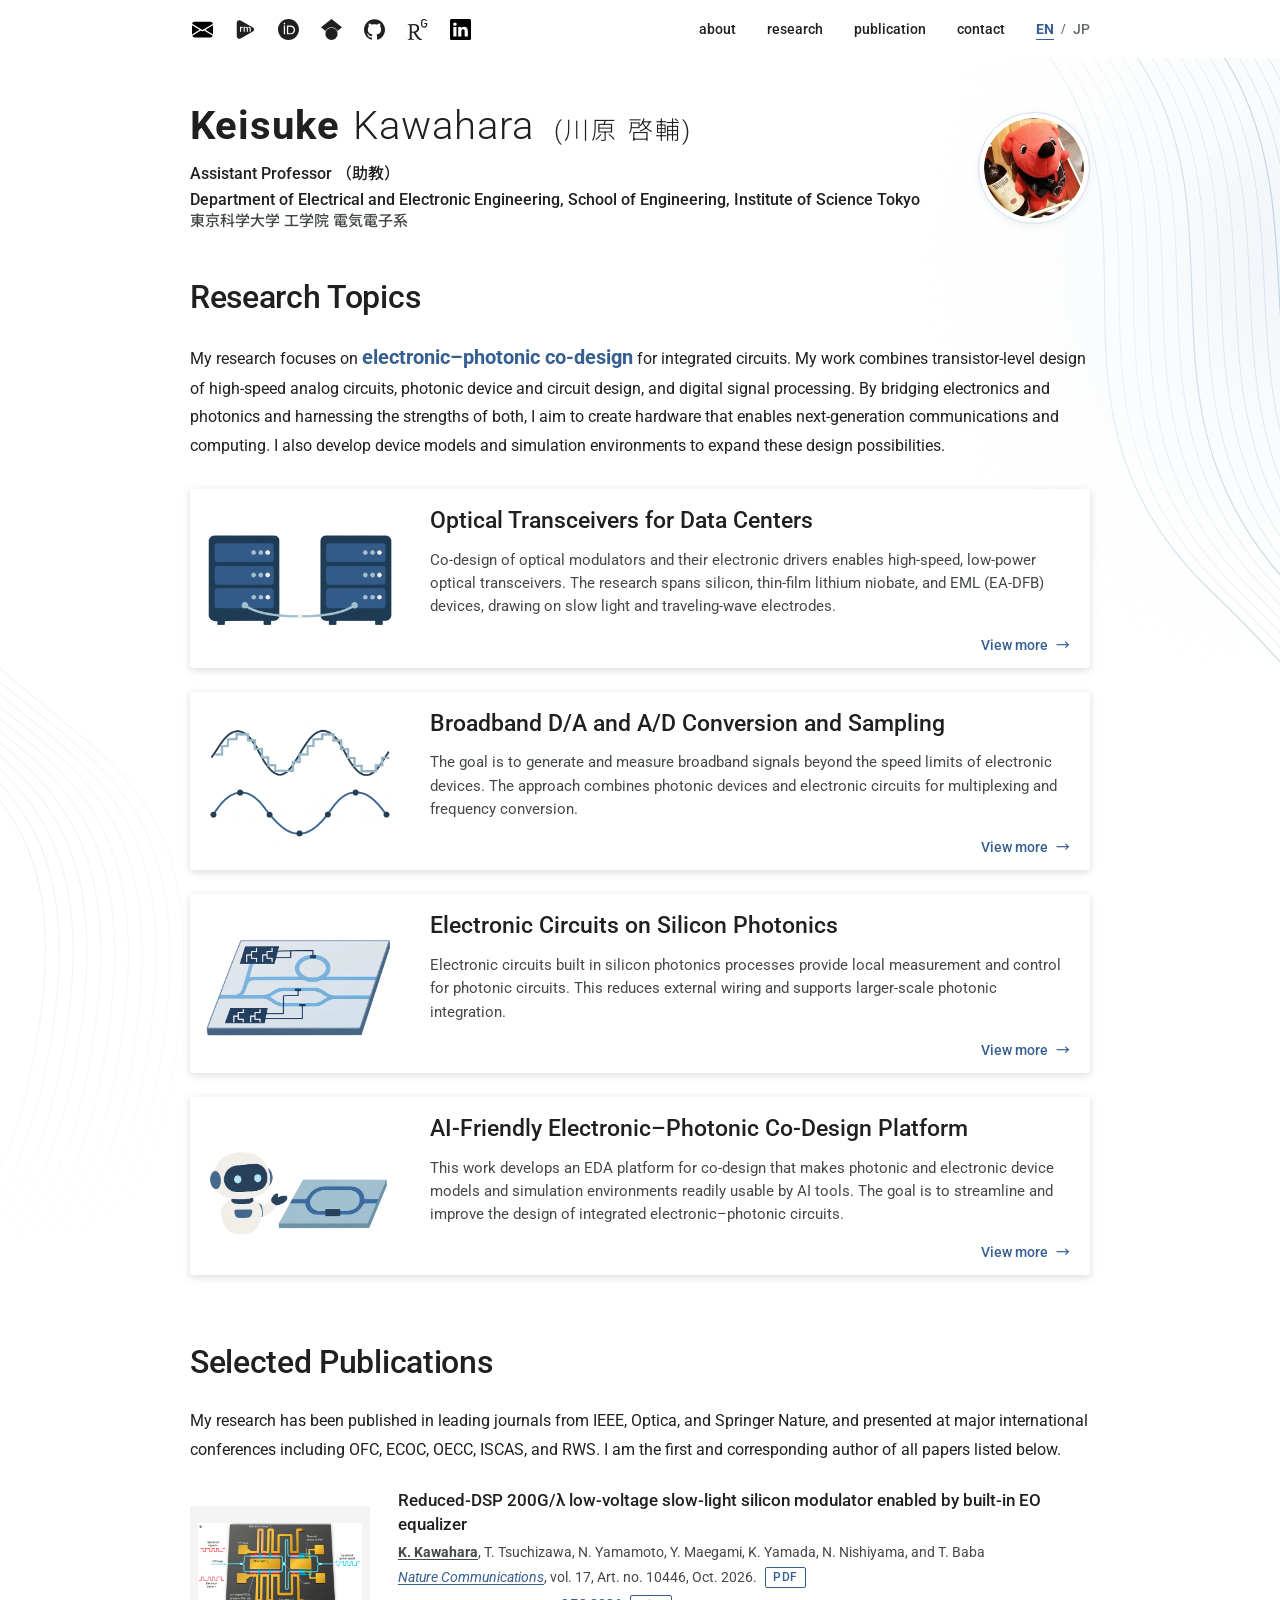
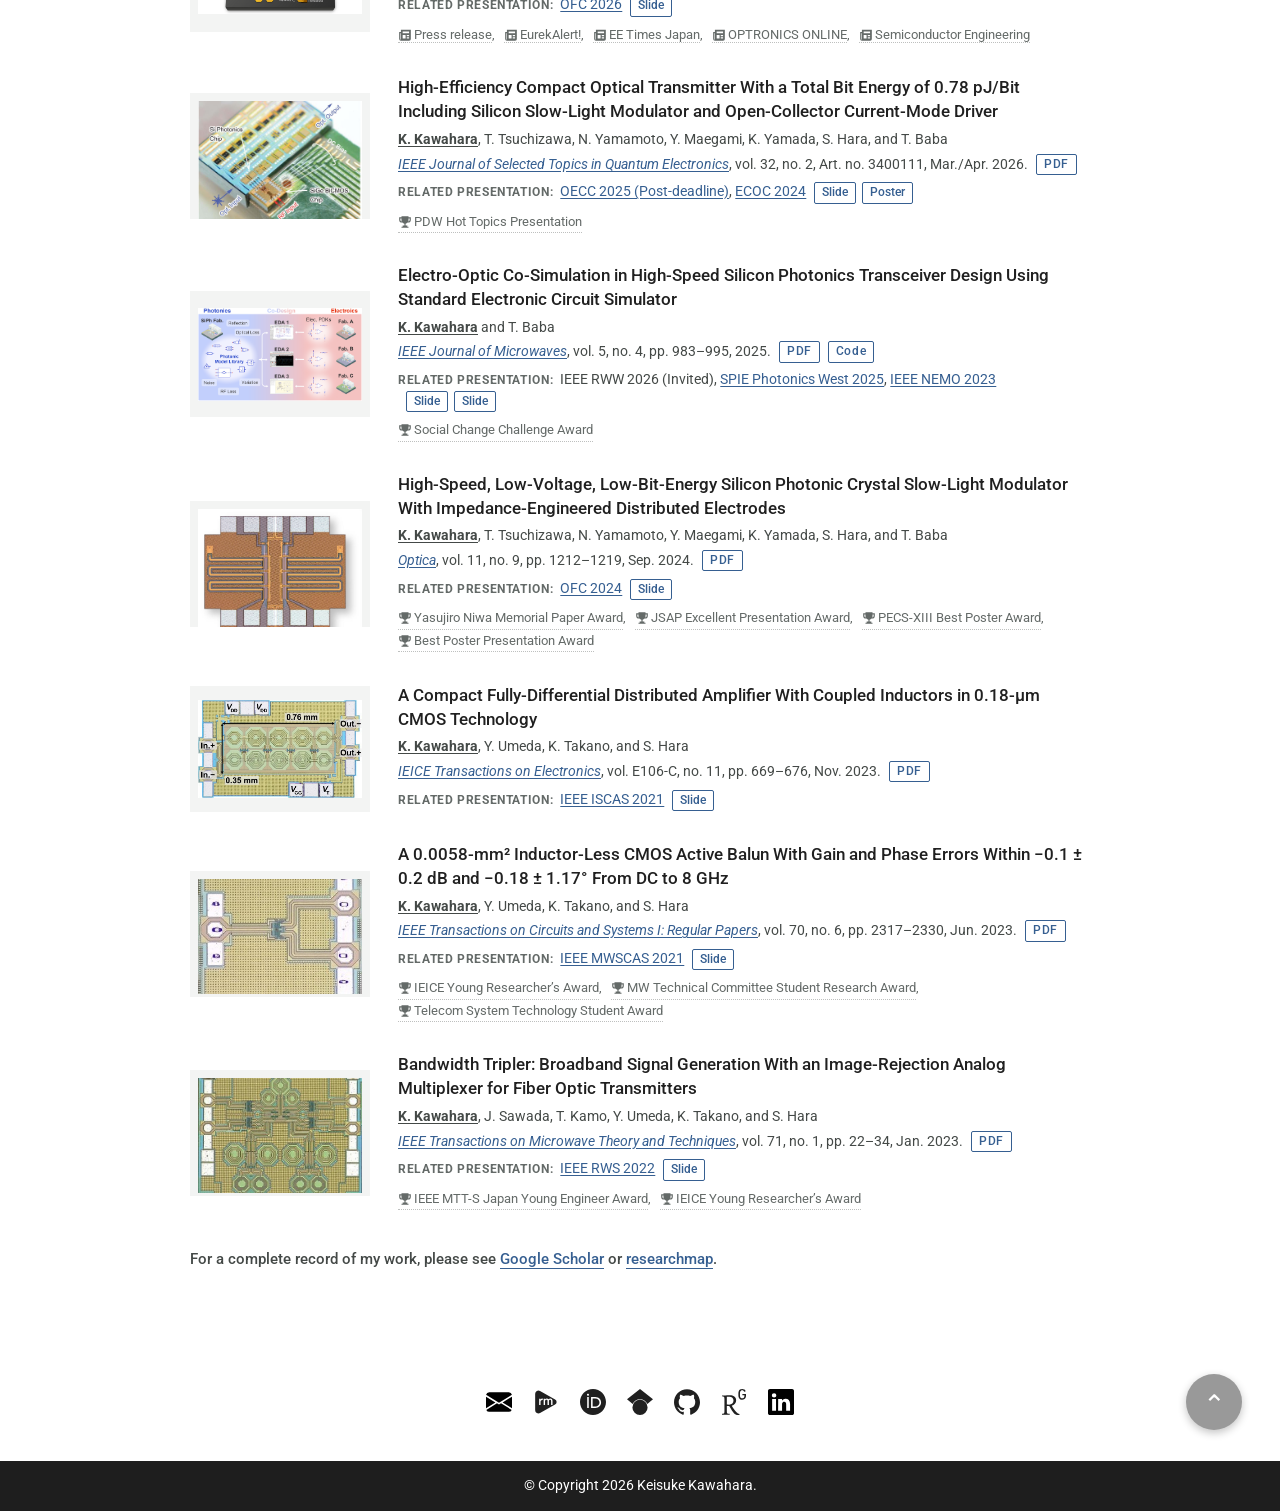
==== index.html @ e4061ba6 "Specify EDA platform in AI co-design description" ====
<!doctype html>
<html lang="en">
  <head>
    <meta charset="utf-8">
    <meta name="viewport" content="width=device-width, initial-scale=1">
    <title>Keisuke Kawahara | 川原 啓輔</title>
    <meta name="description" content="Keisuke Kawahara is an Assistant Professor at the Institute of Science Tokyo. His research interests include electronic and photonic integrated circuits.">
    <link rel="icon" href="assets/favicon.svg">
    <meta property="og:type" content="website">
    <meta property="og:title" content="Keisuke Kawahara | 川原 啓輔">
    <meta property="og:description" content="Electronic and Photonic Integrated Circuits">
    <meta property="og:image" content="assets/og.png">
    <link rel="preconnect" href="https://fonts.googleapis.com">
    <link rel="preconnect" href="https://fonts.gstatic.com" crossorigin>
    <link href="https://fonts.googleapis.com/css2?family=Noto+Sans+JP:wght@300;400;500;700&amp;family=Roboto:wght@300;400;500;700&amp;display=swap" rel="stylesheet">
    <link rel="stylesheet" href="styles.css?v=20261112b">
    <script src="script.js?v=20261112a" defer></script>
  </head>
  <body>
    <header class="site-header">
      <div class="header-inner">
        <div class="profile-links" aria-label="External profiles">
          <a href="mailto:keisuke@ieee.org" aria-label="Email" title="Email"><img src="assets/icons/email.svg" alt=""></a>
          <a href="https://researchmap.jp/keisuke-kawahara" target="_blank" rel="noreferrer" aria-label="researchmap" title="researchmap"><img class="researchmap-icon" src="assets/icons/researchmap.svg" alt=""></a>
          <a href="https://orcid.org/0000-0003-1542-057X" target="_blank" rel="noreferrer" aria-label="ORCID" title="ORCID"><img src="assets/icons/orcid.svg" alt=""></a>
          <a href="https://scholar.google.com/citations?user=eH2LIUoAAAAJ&amp;hl" target="_blank" rel="noreferrer" aria-label="Google Scholar" title="Google Scholar"><img src="assets/icons/google-scholar.svg" alt=""></a>
          <a href="https://github.com/keikawa" target="_blank" rel="noreferrer" aria-label="GitHub" title="GitHub"><img src="assets/icons/github.svg" alt=""></a>
          <a href="https://www.researchgate.net/profile/Keisuke-Kawahara-3?ev=prf_overview" target="_blank" rel="noreferrer" aria-label="ResearchGate" title="ResearchGate"><img src="assets/icons/researchgate.svg" alt=""></a>
          <a href="https://www.linkedin.com/in/keisuke-kawahara-2b6464369/" target="_blank" rel="noreferrer" aria-label="LinkedIn" title="LinkedIn"><img src="assets/icons/linkedin.svg" alt=""></a>
        </div>
        <button class="menu-toggle" type="button" aria-controls="site-nav" aria-expanded="false" aria-label="Open menu"><span></span><span></span><span></span></button>
        <nav class="site-nav" id="site-nav" aria-label="Primary navigation">
          <a href="#about" data-en="about" data-ja="プロフィール">about</a>
          <a href="#topics" data-en="research" data-ja="研究テーマ">research</a>
          <a href="#research" data-en="publication" data-ja="研究成果">publication</a>
          <a href="#contact" data-en="contact" data-ja="連絡先">contact</a>
          <div class="language-switch" role="group" aria-label="Language">
            <a href="?lang=en" lang="en" data-language="en" aria-current="true">EN</a>
            <span aria-hidden="true">/</span>
            <a href="?lang=ja" lang="ja" data-language="ja">JP</a>
          </div>
        </nav>
      </div>
    </header>

    <main class="page-shell">
      <section class="about" id="about">
        <img class="profile-avatar" src="assets/profile-chi-ba-kun.png" alt="チーバくんのぬいぐるみ / Chi-ba-kun plush toy" width="400" height="400">
        <h1 lang="en"><strong>Keisuke</strong> Kawahara <span lang="ja">(川原 啓輔)</span></h1>
        <div class="affiliation">
          <p lang="en">Assistant Professor <span lang="ja">（助教）</span></p>
          <p lang="en">Department of Electrical and Electronic Engineering, School of Engineering, Institute of Science Tokyo</p>
          <p lang="ja">東京科学大学 工学院 電気電子系</p>
        </div>
      </section>

      <section class="section topics-section" id="topics">
        <h2 data-en="Research Topics" data-ja="研究テーマ">Research Topics</h2>
        <p class="topics-intro"><span data-en="My research focuses on " data-ja="光と電子の設計を結びつける「">My research focuses on </span><strong data-en="electronic–photonic co-design" data-ja="光電協調設計">electronic–photonic co-design</strong><span data-en=" for integrated circuits. My work combines transistor-level design of high-speed analog circuits, photonic device and circuit design, and digital signal processing. By bridging electronics and photonics and harnessing the strengths of both, I aim to create hardware that enables next-generation communications and computing. I also develop device models and simulation environments to expand these design possibilities." data-ja="」を軸に、集積回路の研究に取り組んでいます。高速アナログ回路のトランジスタレベル設計、光デバイス・光回路設計、デジタル信号処理を技術基盤に、光と電子の境界を越え、それぞれの力を最大限に引き出すことで、次世代の通信と計算を切り拓くハードウェアの実現を目指しています。こうした設計の可能性を広げるため、デバイスモデルやシミュレーション環境の開発にも取り組んでいます。"> for integrated circuits. My work combines transistor-level design of high-speed analog circuits, photonic device and circuit design, and digital signal processing. By bridging electronics and photonics and harnessing the strengths of both, I aim to create hardware that enables next-generation communications and computing. I also develop device models and simulation environments to expand these design possibilities.</span></p>
        <div class="topic-list">
          <a class="topic-card" href="topics/optical-transceivers.html" data-keep-language aria-labelledby="topic-1">
            <div class="topic-visual" aria-hidden="true"><img src="assets/topics/optical-transceivers-v2.webp" alt="" width="660" height="495"></div>
            <div class="topic-content">
              <h3 id="topic-1" data-en="Optical Transceivers for Data Centers" data-ja="データセンター向け大容量光トランシーバ">Optical Transceivers for Data Centers</h3>
              <small data-en="Co-design of optical modulators and their electronic drivers enables high-speed, low-power optical transceivers. The research spans silicon, thin-film lithium niobate, and EML (EA-DFB) devices, drawing on slow light and traveling-wave electrodes." data-ja="シリコン、薄膜LN、EML(EA-DFB)などの光変調器と駆動電子回路を一体的に設計し、スローライトや進行波電極を活用することで、高速かつ低消費電力な光トランシーバを実現します。">Co-design of optical modulators and their electronic drivers enables high-speed, low-power optical transceivers. The research spans silicon, thin-film lithium niobate, and EML (EA-DFB) devices, drawing on slow light and traveling-wave electrodes.</small>
              <span class="topic-more" lang="en">View more <span aria-hidden="true">→</span></span>
            </div>
          </a>
          <a class="topic-card" href="topics/broadband-conversion.html" data-keep-language aria-labelledby="topic-2">
            <div class="topic-visual" aria-hidden="true"><img src="assets/topics/broadband-conversion-v2.webp" alt="" width="660" height="495"></div>
            <div class="topic-content">
              <h3 id="topic-2" data-en="Broadband D/A and A/D Conversion and Sampling" data-ja="超広帯域DA/AD変換・波形サンプリング">Broadband D/A and A/D Conversion and Sampling</h3>
              <small data-en="The goal is to generate and measure broadband signals beyond the speed limits of electronic devices. The approach combines photonic devices and electronic circuits for multiplexing and frequency conversion." data-ja="光デバイスと電子回路を組み合わせた多重化や周波数変換により、電子デバイスの速度限界を超える広帯域信号の生成・計測を目指します。">The goal is to generate and measure broadband signals beyond the speed limits of electronic devices. The approach combines photonic devices and electronic circuits for multiplexing and frequency conversion.</small>
              <span class="topic-more" lang="en">View more <span aria-hidden="true">→</span></span>
            </div>
          </a>
          <a class="topic-card" href="topics/silicon-photonics-electronics.html" data-keep-language aria-labelledby="topic-3">
            <div class="topic-visual" aria-hidden="true"><img src="assets/topics/silicon-photonics-electronics.webp" alt="" width="660" height="495"></div>
            <div class="topic-content">
              <h3 id="topic-3" data-en="Electronic Circuits on Silicon Photonics" data-ja="シリコンフォトニクス上の電子回路">Electronic Circuits on Silicon Photonics</h3>
              <small data-en="Electronic circuits built in silicon photonics processes provide local measurement and control for photonic circuits. This reduces external wiring and supports larger-scale photonic integration." data-ja="シリコンフォトニクスの製造プロセスで電子回路を実現し、光回路の近傍での計測・制御を可能にすることで、外部との配線を減らし、光集積回路の大規模化につなげます。">Electronic circuits built in silicon photonics processes provide local measurement and control for photonic circuits. This reduces external wiring and supports larger-scale photonic integration.</small>
              <span class="topic-more" lang="en">View more <span aria-hidden="true">→</span></span>
            </div>
          </a>
          <a class="topic-card" href="topics/ai-codesign.html" data-keep-language aria-labelledby="topic-4">
            <div class="topic-visual" aria-hidden="true"><img src="assets/topics/ai-codesign-v2.webp" alt="" width="660" height="495"></div>
            <div class="topic-content">
              <h3 id="topic-4" data-en="AI-Friendly Electronic–Photonic Co-Design Platform" data-ja="AIフレンドリーな光電協調設計基盤">AI-Friendly Electronic–Photonic Co-Design Platform</h3>
              <small data-en="This work develops an EDA platform for co-design that makes photonic and electronic device models and simulation environments readily usable by AI tools. The goal is to streamline and improve the design of integrated electronic–photonic circuits." data-ja="光・電子デバイスのモデルやシミュレーション環境をAIが扱いやすい形に整え、光電融合集積回路の設計を効率化・高度化するEDA基盤を構築します。">This work develops an EDA platform for co-design that makes photonic and electronic device models and simulation environments readily usable by AI tools. The goal is to streamline and improve the design of integrated electronic–photonic circuits.</small>
              <span class="topic-more" lang="en">View more <span aria-hidden="true">→</span></span>
            </div>
          </a>
        </div>
      </section>

      <section class="section selected-research" id="research">
        <h2 data-en="Selected Publications" data-ja="主な研究成果">Selected Publications</h2>
        <p class="publications-intro" data-en="My research has been published in leading journals from IEEE, Optica, and Springer Nature, and presented at major international conferences including OFC, ECOC, OECC, ISCAS, and RWS. I am the first and corresponding author of all papers listed below." data-ja="研究成果を、IEEE、Optica、Springer Natureなどが刊行する主要学術誌、およびOFC、ECOC、OECC、ISCAS、RWSなどの各分野を代表する国際会議で発表しています。以下に、筆頭・責任著者として発表した論文を紹介します。">My research has been published in leading journals from IEEE, Optica, and Springer Nature, and presented at major international conferences including OFC, ECOC, OECC, ISCAS, and RWS. I am the first and corresponding author of all papers listed below.</p>
        <div class="research-list">
          <article class="research-item">
            <div class="research-image"><img src="assets/research/eo-equalizer-structure.png" alt="Schematic structure of the slow-light silicon modulator with a built-in electro-optic equalizer"></div>
            <div class="research-body">
              <h3>Reduced-DSP 200G/λ low-voltage slow-light silicon modulator enabled by built-in EO equalizer</h3>
              <p class="research-authors" lang="en"><strong>K. Kawahara</strong>, T. Tsuchizawa, N. Yamamoto, Y. Maegami, K. Yamada, N. Nishiyama, and T. Baba</p>
              <p class="research-citation"><a class="journal-link" href="https://doi.org/10.1038/s41467-026-78128-1" target="_blank" rel="noreferrer"><em>Nature Communications</em></a>, vol. 17, Art. no. 10446, Oct. 2026. <a class="pdf-button" href="assets/papers/2026-eo-equalizer-slow-light-modulator.pdf" target="_blank" rel="noreferrer">PDF</a></p>
              <p class="conference-links"><span class="conference-summary"><span class="conference-label">Related presentation:</span> <span class="presentation-entry"><a href="https://opg.optica.org/abstract.cfm?uri=OFC-2026-M2A.5" target="_blank" rel="noreferrer">OFC 2026</a></span></span><span class="presentation-resources"><a class="pdf-button" href="assets/slides/2026-ofc-eo-equalizer.pdf" target="_blank" rel="noreferrer" aria-label="OFC 2026 slides (PDF)">Slide</a></span></p>
              <p class="research-press">
                <a class="press-link" href="https://www.isct.ac.jp/ja/news/6g6ouecyed3j" target="_blank" rel="noreferrer"><svg class="press-icon" viewBox="0 0 24 24" aria-hidden="true" focusable="false"><path fill-rule="evenodd" d="M5 3h17v16a3 3 0 0 1-3 3H5a3 3 0 0 1-3-3V7h3V3ZM5 9H4v10a1 1 0 0 0 1 1V9Zm3-3v3h11V6H8Zm0 6v6h5v-6H8Zm7 0v2h4v-2h-4Zm0 4v2h4v-2h-4Z"/></svg><span data-en="Press release" data-ja="プレスリリース">Press release</span></a>,
                <a class="press-link" href="https://www.eurekalert.org/news-releases/1150586" target="_blank" rel="noreferrer"><svg class="press-icon" viewBox="0 0 24 24" aria-hidden="true" focusable="false"><path fill-rule="evenodd" d="M5 3h17v16a3 3 0 0 1-3 3H5a3 3 0 0 1-3-3V7h3V3ZM5 9H4v10a1 1 0 0 0 1 1V9Zm3-3v3h11V6H8Zm0 6v6h5v-6H8Zm7 0v2h4v-2h-4Zm0 4v2h4v-2h-4Z"/></svg>EurekAlert!</a>,
                <a class="press-link" href="https://eetimes.itmedia.co.jp/ee/articles/2610/28/news025.html" target="_blank" rel="noreferrer"><svg class="press-icon" viewBox="0 0 24 24" aria-hidden="true" focusable="false"><path fill-rule="evenodd" d="M5 3h17v16a3 3 0 0 1-3 3H5a3 3 0 0 1-3-3V7h3V3ZM5 9H4v10a1 1 0 0 0 1 1V9Zm3-3v3h11V6H8Zm0 6v6h5v-6H8Zm7 0v2h4v-2h-4Zm0 4v2h4v-2h-4Z"/></svg>EE Times Japan</a>,
                <a class="press-link" href="https://optronics-media.com/news/20261027/113500/" target="_blank" rel="noreferrer"><svg class="press-icon" viewBox="0 0 24 24" aria-hidden="true" focusable="false"><path fill-rule="evenodd" d="M5 3h17v16a3 3 0 0 1-3 3H5a3 3 0 0 1-3-3V7h3V3ZM5 9H4v10a1 1 0 0 0 1 1V9Zm3-3v3h11V6H8Zm0 6v6h5v-6H8Zm7 0v2h4v-2h-4Zm0 4v2h4v-2h-4Z"/></svg>OPTRONICS ONLINE</a>,
                <a class="press-link" href="https://semiengineering.com/silicon-photonic-modulator-reaches-200-gb-s-pam4-with-reduced-dsp-science-tokyo-yokohama-aist-petra/" target="_blank" rel="noreferrer"><svg class="press-icon" viewBox="0 0 24 24" aria-hidden="true" focusable="false"><path fill-rule="evenodd" d="M5 3h17v16a3 3 0 0 1-3 3H5a3 3 0 0 1-3-3V7h3V3ZM5 9H4v10a1 1 0 0 0 1 1V9Zm3-3v3h11V6H8Zm0 6v6h5v-6H8Zm7 0v2h4v-2h-4Zm0 4v2h4v-2h-4Z"/></svg>Semiconductor Engineering</a>
              </p>
            </div>
          </article>

          <article class="research-item">
            <div class="research-image"><img src="assets/research/compact-transmitter-package.jpg" alt="Co-packaged silicon photonic modulator and electronic driver"></div>
            <div class="research-body">
              <h3>High-Efficiency Compact Optical Transmitter With a Total Bit Energy of 0.78 pJ/Bit Including Silicon Slow-Light Modulator and Open-Collector Current-Mode Driver</h3>
              <p class="research-authors" lang="en"><strong>K. Kawahara</strong>, T. Tsuchizawa, N. Yamamoto, Y. Maegami, K. Yamada, S. Hara, and T. Baba</p>
              <p class="research-citation"><a class="journal-link" href="https://doi.org/10.1109/JSTQE.2025.3640645" target="_blank" rel="noreferrer"><em>IEEE Journal of Selected Topics in Quantum Electronics</em></a>, vol. 32, no. 2, Art. no. 3400111, Mar./Apr. 2026. <a class="pdf-button" href="assets/papers/2026-compact-optical-transmitter.pdf" target="_blank" rel="noreferrer">PDF</a></p>
              <p class="conference-links"><span class="conference-summary"><span class="conference-label">Related presentation:</span> <span class="presentation-entry"><a href="https://doi.org/10.23919/OECC/PSC62146.2025.11110745" target="_blank" rel="noreferrer">OECC 2025 (Post-deadline)</a></span>, <span class="presentation-entry"><a href="https://ieeexplore.ieee.org/document/10926330" target="_blank" rel="noreferrer">ECOC 2024</a></span></span><span class="presentation-resources"><a class="pdf-button" href="assets/slides/2025-oecc-compact-transmitter.pdf" target="_blank" rel="noreferrer" aria-label="OECC 2025 post-deadline slides (PDF)">Slide</a> <a class="pdf-button" href="assets/slides/2024-ecoc-compact-transmitter-poster.pdf" target="_blank" rel="noreferrer" aria-label="ECOC 2024 poster (PDF, 34 MB)" title="PDF · 34 MB">Poster</a></span></p>
              <p class="research-awards"><button class="award-link" type="button" data-image="assets/awards/pdw-hot-topics-2025.jpg" data-title="PDW Hot Topics Presentation" data-title-ja="PDWホットトピックス講演" data-year="2025">PDW Hot Topics Presentation</button></p>
            </div>
          </article>

          <article class="research-item">
            <div class="research-image"><img src="assets/research/electro-optic-co-design.png" alt="Electronics-photonics co-design workflow used for electro-optic co-simulation"></div>
            <div class="research-body">
              <h3>Electro-Optic Co-Simulation in High-Speed Silicon Photonics Transceiver Design Using Standard Electronic Circuit Simulator</h3>
              <p class="research-authors" lang="en"><strong>K. Kawahara</strong> and T. Baba</p>
              <p class="research-citation"><a class="journal-link" href="https://doi.org/10.1109/JMW.2025.3576358" target="_blank" rel="noreferrer"><em>IEEE Journal of Microwaves</em></a>, vol. 5, no. 4, pp. 983–995, 2025. <a class="pdf-button" href="assets/papers/2025-electro-optic-co-simulation.pdf" target="_blank" rel="noreferrer">PDF</a> <a class="pdf-button" href="https://github.com/keikawa/Verilog-A-photonic-model-library" target="_blank" rel="noreferrer" title="Verilog-A photonic model library on GitHub">Code</a></p>
              <p class="conference-links"><span class="conference-summary"><span class="conference-label">Related presentation:</span> <span class="presentation-entry">IEEE RWW 2026 (Invited)</span>, <span class="presentation-entry"><a href="https://doi.org/10.1117/12.3043996" target="_blank" rel="noreferrer">SPIE Photonics West 2025</a></span>, <span class="presentation-entry"><a href="https://doi.org/10.1109/NEMO56117.2023.10202301" target="_blank" rel="noreferrer">IEEE NEMO 2023</a></span></span><span class="presentation-resources"><a class="pdf-button" href="assets/slides/2026-rww-electro-optic-co-simulation.pdf" target="_blank" rel="noreferrer" aria-label="IEEE RWW 2026 invited presentation slides (PDF)">Slide</a> <a class="pdf-button" href="assets/slides/2023-nemo-electro-optic-co-simulation.pdf" target="_blank" rel="noreferrer" aria-label="IEEE NEMO 2023 slides (PDF)">Slide</a></span></p>
              <p class="research-awards"><button class="award-link" type="button" data-image="assets/awards/social-change-challenge-2025.jpg" data-title="Social Change Challenge Award" data-title-ja="社会変革チャレンジ賞" data-year="2025">Social Change Challenge Award</button></p>
            </div>
          </article>

          <article class="research-item">
            <div class="research-image"><img src="assets/research/slow-light-modulator.jpg" alt="Silicon photonic crystal slow-light optical modulator"></div>
            <div class="research-body">
              <h3>High-Speed, Low-Voltage, Low-Bit-Energy Silicon Photonic Crystal Slow-Light Modulator With Impedance-Engineered Distributed Electrodes</h3>
              <p class="research-authors" lang="en"><strong>K. Kawahara</strong>, T. Tsuchizawa, N. Yamamoto, Y. Maegami, K. Yamada, S. Hara, and T. Baba</p>
              <p class="research-citation"><a class="journal-link" href="https://doi.org/10.1364/OPTICA.531372" target="_blank" rel="noreferrer"><em>Optica</em></a>, vol. 11, no. 9, pp. 1212–1219, Sep. 2024. <a class="pdf-button" href="assets/papers/2024-slow-light-modulator.pdf" target="_blank" rel="noreferrer">PDF</a></p>
              <p class="conference-links"><span class="conference-summary"><span class="conference-label">Related presentation:</span> <span class="presentation-entry"><a href="https://opg.optica.org/abstract.cfm?uri=ofc-2024-M2D.5" target="_blank" rel="noreferrer">OFC 2024</a></span></span><span class="presentation-resources"><a class="pdf-button" href="assets/slides/2024-ofc-slow-light-modulator.pdf" target="_blank" rel="noreferrer" aria-label="OFC 2024 slides (PDF)">Slide</a></span></p>
              <p class="research-awards">
                <button class="award-link" type="button" data-image="assets/awards/niwa-yasujiro-paper-award-2025.jpg" data-title="Yasujiro Niwa Memorial Paper Award" data-title-ja="丹羽保次郎記念論文賞" data-year="2025">Yasujiro Niwa Memorial Paper Award</button>,
                <button class="award-link" type="button" data-image="assets/awards/jsap-presentation-award-2024.jpg" data-title="JSAP Excellent Presentation Award" data-title-ja="応用物理学会 講演奨励賞" data-year="2024">JSAP Excellent Presentation Award</button>,
                <button class="award-link" type="button" data-image="assets/awards/pecs-best-poster.jpg" data-title="PECS-XIII Best Poster Award" data-title-ja="PECS-XIII Best Poster Award" data-year="2023">PECS-XIII Best Poster Award</button>,
                <button class="award-link" type="button" data-image="assets/awards/optcomm-best-poster-2022.jpg" data-title="Best Poster Presentation Award" data-title-ja="光通信研究会 Best Poster Presentation Award" data-year="2022">Best Poster Presentation Award</button>
              </p>
            </div>
          </article>

          <article class="research-item">
            <div class="research-image"><img src="assets/research/distributed-amplifier.jpg" alt="Micrograph of the compact fully-differential distributed amplifier with coupled inductors"></div>
            <div class="research-body">
              <h3>A Compact Fully-Differential Distributed Amplifier With Coupled Inductors in 0.18-µm CMOS Technology</h3>
              <p class="research-authors" lang="en"><strong>K. Kawahara</strong>, Y. Umeda, K. Takano, and S. Hara</p>
              <p class="research-citation"><a class="journal-link" href="https://doi.org/10.1587/transele.2023MMP0006" target="_blank" rel="noreferrer"><em>IEICE Transactions on Electronics</em></a>, vol. E106-C, no. 11, pp. 669–676, Nov. 2023. <a class="pdf-button" href="assets/papers/2023-distributed-amplifier.pdf" target="_blank" rel="noreferrer">PDF</a></p>
              <p class="conference-links"><span class="conference-summary"><span class="conference-label">Related presentation:</span> <span class="presentation-entry"><a href="https://doi.org/10.1109/ISCAS51556.2021.9401302" target="_blank" rel="noreferrer">IEEE ISCAS 2021</a></span></span><span class="presentation-resources"><a class="pdf-button" href="assets/slides/2021-iscas-distributed-amplifier.pdf" target="_blank" rel="noreferrer" aria-label="IEEE ISCAS 2021 slides (PDF)">Slide</a></span></p>
            </div>
          </article>

          <article class="research-item">
            <div class="research-image"><img src="assets/research/active-balun.jpg" alt="Chip micrograph of the fabricated inductor-less CMOS active balun"></div>
            <div class="research-body">
              <h3>A 0.0058-mm² Inductor-Less CMOS Active Balun With Gain and Phase Errors Within −0.1 ± 0.2 dB and −0.18 ± 1.17° From DC to 8 GHz</h3>
              <p class="research-authors" lang="en"><strong>K. Kawahara</strong>, Y. Umeda, K. Takano, and S. Hara</p>
              <p class="research-citation"><a class="journal-link" href="https://doi.org/10.1109/TCSI.2023.3257089" target="_blank" rel="noreferrer"><em>IEEE Transactions on Circuits and Systems I: Regular Papers</em></a>, vol. 70, no. 6, pp. 2317–2330, Jun. 2023. <a class="pdf-button" href="assets/papers/2023-active-balun-author-manuscript.pdf" target="_blank" rel="noreferrer" title="Author manuscript">PDF</a></p>
              <p class="conference-links"><span class="conference-summary"><span class="conference-label">Related presentation:</span> <span class="presentation-entry"><a href="https://doi.org/10.1109/MWSCAS47672.2021.9531759" target="_blank" rel="noreferrer">IEEE MWSCAS 2021</a></span></span><span class="presentation-resources"><a class="pdf-button" href="assets/slides/2021-mwscas-active-balun.pdf" target="_blank" rel="noreferrer" aria-label="IEEE MWSCAS 2021 slides (PDF)">Slide</a></span></p>
              <p class="research-awards">
                <button class="award-link" type="button" data-image="assets/awards/ieice-academic-encouragement-2022.jpg" data-title="IEICE Young Researcher’s Award" data-title-ja="電子情報通信学会 学術奨励賞" data-year="2022">IEICE Young Researcher’s Award</button>,
                <button class="award-link" type="button" data-image="assets/awards/mw-student-presentation-award-2022.jpg" data-title="MW Technical Committee Student Research Award" data-title-ja="MW研究会 学生研究優秀発表賞" data-year="2022">MW Technical Committee Student Research Award</button>,
                <button class="award-link" type="button" data-image="assets/awards/telecom-system-technology-student-award-2024.png" data-title="Telecom System Technology Student Award" data-title-ja="電気通信普及財団賞 テレコムシステム技術学生賞" data-year="2024">Telecom System Technology Student Award</button>
              </p>
            </div>
          </article>

          <article class="research-item">
            <div class="research-image"><img src="assets/research/analog-integrated-circuits.jpg" alt="Chip micrograph of the image-rejection analog multiplexer"></div>
            <div class="research-body">
              <h3>Bandwidth Tripler: Broadband Signal Generation With an Image-Rejection Analog Multiplexer for Fiber Optic Transmitters</h3>
              <p class="research-authors" lang="en"><strong>K. Kawahara</strong>, J. Sawada, T. Kamo, Y. Umeda, K. Takano, and S. Hara</p>
              <p class="research-citation"><a class="journal-link" href="https://doi.org/10.1109/TMTT.2022.3190480" target="_blank" rel="noreferrer"><em>IEEE Transactions on Microwave Theory and Techniques</em></a>, vol. 71, no. 1, pp. 22–34, Jan. 2023. <a class="pdf-button" href="assets/papers/2023-bandwidth-tripler-author-manuscript.pdf" target="_blank" rel="noreferrer" title="Author manuscript">PDF</a></p>
              <p class="conference-links"><span class="conference-summary"><span class="conference-label">Related presentation:</span> <span class="presentation-entry"><a href="https://doi.org/10.1109/RWS53089.2022.9719979" target="_blank" rel="noreferrer">IEEE RWS 2022</a></span></span><span class="presentation-resources"><a class="pdf-button" href="assets/slides/2022-rws-bandwidth-tripler.pdf" target="_blank" rel="noreferrer" aria-label="IEEE RWS 2022 slides (PDF)">Slide</a></span></p>
              <p class="research-awards">
                <button class="award-link" type="button" data-image="assets/awards/mtts-young-engineer-2024.jpg" data-title="IEEE MTT-S Japan Young Engineer Award" data-title-ja="IEEE MTT-S Japan Young Engineer Award" data-year="2024">IEEE MTT-S Japan Young Engineer Award</button>,
                <button class="award-link" type="button" data-image="assets/awards/ieice-academic-encouragement-2022.jpg" data-title="IEICE Young Researcher’s Award" data-title-ja="電子情報通信学会 学術奨励賞" data-year="2022">IEICE Young Researcher’s Award</button>
              </p>
            </div>
          </article>
        </div>

        <p class="all-research"><span data-en="For a complete record of my work, please see " data-ja="すべての業績については、">For a complete record of my work, please see </span><a href="https://scholar.google.com/citations?user=eH2LIUoAAAAJ&amp;hl" target="_blank" rel="noreferrer">Google Scholar</a><span data-en=" or " data-ja="または"> or </span><a href="https://researchmap.jp/keisuke-kawahara" target="_blank" rel="noreferrer">researchmap</a><span data-en="." data-ja="をご覧ください。">.</span></p>
      </section>
    </main>

    <footer class="site-footer" id="contact">
      <div class="footer-upper">
        <div class="footer-social" aria-label="External profiles">
          <a href="mailto:keisuke@ieee.org" aria-label="Email" title="Email"><img src="assets/icons/email.svg" alt=""></a>
          <a href="https://researchmap.jp/keisuke-kawahara" target="_blank" rel="noreferrer" aria-label="researchmap" title="researchmap"><img class="researchmap-icon" src="assets/icons/researchmap.svg" alt=""></a>
          <a href="https://orcid.org/0000-0003-1542-057X" target="_blank" rel="noreferrer" aria-label="ORCID" title="ORCID"><img src="assets/icons/orcid.svg" alt=""></a>
          <a href="https://scholar.google.com/citations?user=eH2LIUoAAAAJ&amp;hl" target="_blank" rel="noreferrer" aria-label="Google Scholar" title="Google Scholar"><img src="assets/icons/google-scholar.svg" alt=""></a>
          <a href="https://github.com/keikawa" target="_blank" rel="noreferrer" aria-label="GitHub" title="GitHub"><img src="assets/icons/github.svg" alt=""></a>
          <a href="https://www.researchgate.net/profile/Keisuke-Kawahara-3?ev=prf_overview" target="_blank" rel="noreferrer" aria-label="ResearchGate" title="ResearchGate"><img src="assets/icons/researchgate.svg" alt=""></a>
          <a href="https://www.linkedin.com/in/keisuke-kawahara-2b6464369/" target="_blank" rel="noreferrer" aria-label="LinkedIn" title="LinkedIn"><img src="assets/icons/linkedin.svg" alt=""></a>
        </div>
        <a class="back-to-top" href="#about" aria-label="Back to top"><span aria-hidden="true">⌃</span></a>
      </div>
      <div class="footer-copyright">© Copyright 2026 Keisuke Kawahara.</div>
    </footer>

    <dialog class="award-dialog" id="award-dialog" aria-labelledby="award-dialog-title">
      <form method="dialog"><button class="dialog-close" type="submit" aria-label="Close certificate">close ×</button></form>
      <img id="award-dialog-image" alt="" hidden>
      <p class="dialog-status" id="award-dialog-status" role="status" hidden></p>
      <p class="dialog-caption"><strong id="award-dialog-title"></strong><span id="award-dialog-year"></span></p>
    </dialog>
  </body>
</html>
---- styles.css ----
:root {
  --paper: #fff;
  --ink: #202020;
  --muted: #444947;
  --quiet: #646a68;
  --accent: #365f91;
  --page-width: 900px;
}

* { box-sizing: border-box; }
html { scroll-behavior: smooth; }
main > section[id], footer[id] { scroll-margin-top: calc(var(--header-height, 110px) + 12px); }
body {
  position: relative;
  isolation: isolate;
  margin: 0;
  color: var(--ink);
  background: var(--paper);
  font-family: Roboto, "Noto Sans JP", "Yu Gothic", YuGothic, Meiryo, sans-serif;
  font-size: 16px;
  font-weight: 500;
  line-height: 1.5;
  -webkit-font-smoothing: antialiased;
  text-rendering: optimizeLegibility;
}
/* Background A: continuous contours confined to the outer whitespace. */
body::before {
  content: "";
  position: absolute;
  inset: 0 0 auto;
  height: max(1300px, 90.277778vw);
  z-index: -1;
  pointer-events: none;
  background: url("assets/background-contours.svg") center top / max(1440px, 100%) auto no-repeat;
}
a { color: var(--accent); text-decoration: none; }
a:hover { opacity: 0.72; }
a:focus-visible, button:focus-visible { outline: 2px solid var(--accent); outline-offset: 4px; }
button, a { -webkit-tap-highlight-color: transparent; }
.header-inner, .page-shell, .footer-inner { width: min(var(--page-width), calc(100% - 48px)); margin-inline: auto; }
.site-header { position: sticky; top: 0; z-index: 10; background: rgba(255,255,255,.94); backdrop-filter: blur(8px); }
.header-inner { min-height: 58px; display: flex; flex-wrap: wrap; align-items: center; justify-content: space-between; gap: 8px 28px; }
.profile-links, .site-nav { display: flex; align-items: center; }
.profile-links { gap: 19px; }
.profile-links a { display: inline-grid; width: 24px; height: 30px; place-items: center; color: #171717; }
.profile-links img { display: block; width: 21px; height: 21px; object-fit: contain; }
.menu-toggle { display: none; width: 40px; height: 40px; padding: 10px 8px; border: 0; background: transparent; color: var(--ink); cursor: pointer; }
.menu-toggle span { display: block; width: 24px; height: 2px; background: currentColor; border-radius: 1px; }
.menu-open .menu-toggle span:nth-child(1) { transform: translateY(7px) rotate(45deg); }
.menu-open .menu-toggle span:nth-child(2) { opacity: 0; }
.menu-open .menu-toggle span:nth-child(3) { transform: translateY(-7px) rotate(-45deg); }
.profile-links a:hover { color: var(--accent); opacity: 1; }
.site-nav { flex-wrap: wrap; gap: 8px 31px; }
.site-nav a { color: var(--ink); font-size: 14px; font-weight: 500; }
.site-nav a:hover { color: var(--accent); opacity: 1; }
.language-switch { display: flex; align-items: center; gap: 7px; white-space: nowrap; }
.language-switch > span { color: var(--quiet); font-size: 12px; }
.language-switch a { color: var(--quiet); padding-block: 6px; }
.language-switch a[aria-current="true"] { color: var(--accent); font-weight: 700; text-decoration: underline; text-underline-offset: 5px; }
.about { display: grid; grid-template-columns: minmax(0, 1fr) 112px; column-gap: 28px; padding: 44px 0 25px; }
.profile-avatar { grid-column: 2; grid-row: 1 / 3; align-self: center; display: block; width: 112px; height: 112px; padding: 5px; border: 1px solid #d7dfe8; border-radius: 50%; background: #fff; object-fit: contain; box-shadow: 0 2px 7px rgba(36,61,93,.08); }
.about h1, .about .affiliation { grid-column: 1; }
.about h1 { margin: 0 0 12px; font-size: clamp(32px, 4.2vw, 40px); font-weight: 300; line-height: 1.2; letter-spacing: .025em; word-spacing: .04em; }
.about h1 strong { font-weight: 700; }
.about h1 span { margin-left: 8px; font-size: .62em; font-weight: 300; letter-spacing: .08em; white-space: nowrap; }
.affiliation p, .bio p { margin: 0; }
.affiliation { font-size: 16px; line-height: 1.45; }
.affiliation p:first-child { margin-bottom: 3px; }
.affiliation p[lang="ja"] { color: var(--muted); font-size: 15px; }
.bio { max-width: 850px; margin-top: 22px; }
.bio p { font-size: 16px; line-height: 1.55; }
.bio p[lang="ja"] { margin-top: 3px; color: var(--muted); font-size: 15px; }
.primary-link { display: inline-block; margin-top: 17px; font-size: 15px; text-decoration: underline; text-underline-offset: 3px; }
.section { padding: 20px 0 48px; }
.section h2 { margin: 0 0 25px; font-size: clamp(27px, 3.4vw, 32px); font-weight: 500; line-height: 1.2; letter-spacing: -0.01em; }
.section h2 span { margin-left: 9px; color: var(--muted); font-size: 0.56em; font-weight: 400; letter-spacing: 0; white-space: nowrap; }
.topic-list { display: grid; grid-template-columns: minmax(0, 1fr); gap: 24px; }
.topics-intro { margin: -3px 0 28px; color: var(--ink); font-size: 16px; font-weight: 400; line-height: 1.8; }
.topics-intro strong { color: var(--accent); font-size: 20px; font-weight: 700; }
.topic-card { display: grid; grid-template-columns: 220px minmax(0, 1fr); align-items: center; overflow: hidden; border-radius: 3px; background: #fff; box-shadow: 0 2px 9px rgba(0,0,0,.15); cursor: pointer; transition: background-color .18s ease, box-shadow .18s ease; }
.topic-more { display: flex; justify-content: flex-end; align-items: center; gap: 8px; margin-top: 16px; color: var(--accent); font-size: 14px; font-weight: 500; }
.topic-more > span { transition: transform .18s ease; }
@media (hover: hover) {
  .topic-card:hover { background: #f6f8fb; box-shadow: 0 4px 14px rgba(36,61,93,.2); }
  .topic-card:hover .topic-more { text-decoration: underline; text-underline-offset: 3px; }
  .topic-card:hover .topic-more > span { transform: translateX(3px); }
}
.topic-visual { display: grid; aspect-ratio: 4 / 3; padding: 10px; place-items: center; }
.topic-visual img { display: block; width: 100%; height: 100%; object-fit: contain; }
.topic-content { padding: 17px 20px 12px; }
.topic-content h3, .topic-content p { margin: 0; }
.topic-content h3 { font-size: 23px; font-weight: 500; line-height: 1.3; }
.topic-content p { margin-top: 4px; font-size: 15px; font-weight: 500; }
.topic-content small { display: block; margin-top: 13px; color: var(--muted); font-size: 15px; font-weight: 400; line-height: 1.55; }
.topic-content small span { display: block; margin-top: 3px; }
.topic-card, .topic-card:hover { color: var(--ink); opacity: 1; }
.topic-detail { padding: 32px 0 56px; }
.topic-page { min-height: 100vh; display: flex; flex-direction: column; }
.topic-page > main { flex: 1; }
.topic-page::before { max-height: 100%; }
.topic-back { display: inline-block; margin-bottom: 24px; font-size: 15px; }
.topic-detail h1 { margin: 0; font-size: clamp(25px, 3.2vw, 34px); font-weight: 500; line-height: 1.45; }
.topic-detail-image { display: block; width: min(520px, 100%); height: auto; margin: 24px 0; }
.topic-detail h1 + .topic-article { margin-top: 24px; }
.topic-detail-summary { margin: 0; font-size: 16px; font-weight: 400; line-height: 1.85; }
.topic-article { font-size: 16px; font-weight: 400; line-height: 1.85; }
.topic-article > * { margin: 0; }
.topic-article > * + * { margin-top: 24px; }
.topic-gallery { display: grid; grid-template-columns: repeat(2, minmax(0, 1fr)); gap: 24px; align-items: start; }
.topic-gallery figure { min-width: 0; margin: 0; }
.topic-gallery-image img { display: block; width: 100%; height: auto; }
.topic-gallery figcaption { margin-top: 8px; font-size: 14px; text-align: center; }
.topic-gallery figcaption a { color: var(--muted); text-decoration: underline; text-underline-offset: 3px; }
@media (max-width: 600px) {
  .topic-gallery { grid-template-columns: 1fr; gap: 24px; }
}
.research-list { display: grid; gap: 34px; }
.selected-research { padding-top: 20px; }
.publications-intro { margin: 0 0 28px; font-size: 16px; font-weight: 400; line-height: 1.8; }
.research-item { display: grid; grid-template-columns: 180px minmax(0, 1fr); gap: 28px; padding: 0; align-items: center; }
.research-image {
  display: grid;
  width: 180px;
  height: 126px;
  aspect-ratio: 10 / 7;
  padding: 8px;
  overflow: hidden;
  place-items: center;
  background: #f3f4f3;
}
.research-image img { display: block; width: 100%; height: 100%; object-fit: contain; }
.research-body h3 { margin: -3px 0 5px; font-size: 17px; font-weight: 500; line-height: 1.4; }
.research-authors { margin: 0 0 3px; color: var(--muted); font-size: 14px; font-weight: 400; line-height: 1.55; }
.research-authors strong { font-weight: 700; text-decoration: underline; text-underline-offset: 2px; }
.research-citation { margin: 0; color: var(--muted); font-size: 14px; font-weight: 400; line-height: 1.55; }
.journal-link { text-decoration: underline; text-underline-offset: 2px; }
.pdf-button { display: inline-block; margin-left: 5px; padding: 1px 7px; border: 1px solid currentColor; border-radius: 2px; font-size: 12px; font-weight: 500; line-height: 1.45; letter-spacing: .05em; vertical-align: 1px; }
.conference-links { margin: 6px 0 0; color: var(--muted); font-size: 13.5px; font-weight: 400; line-height: 1.55; }
.conference-label { margin-right: 4px; color: var(--quiet); font-size: 11.5px; font-weight: 700; letter-spacing: .055em; text-transform: uppercase; }
.conference-links a { text-decoration: underline; text-underline-offset: 2px; }
.presentation-entry { display: inline-block; }
.presentation-resources { display: inline-flex; gap: 6px; margin-left: 8px; }
.conference-links .pdf-button { margin-left: 0; text-decoration: none; letter-spacing: 0; }
.research-awards, .research-press { margin: 7px 0 0; color: var(--quiet); font-size: 13px; font-weight: 400; line-height: 1.65; }
.award-link, .press-link { display: inline; margin: 0; padding: 0; border: 0; border-bottom: 1px dotted color-mix(in srgb, currentColor 42%, transparent); color: inherit; background: transparent; font: inherit; cursor: pointer; }
.award-link:hover, .press-link:hover { color: var(--accent); border-bottom-color: currentColor; }
.award-icon, .press-icon { display: inline-block; width: 14px; height: 14px; margin-right: 2px; vertical-align: -3px; fill: currentColor; }
.research-awards, .research-press { word-spacing: 6px; }
.award-link, .press-link { word-spacing: normal; }
.press-link { white-space: nowrap; }
.all-research { margin: 38px 0 0; color: var(--muted); font-size: 15px; }
.all-research a { border-bottom: 1px solid currentColor; }
.site-footer { margin-top: 24px; }
.footer-upper { position: relative; min-height: 118px; display: grid; place-items: center; background: #fff; }
.footer-social { display: flex; align-items: center; gap: 17px; }
.footer-social a { display: grid; width: 30px; height: 36px; place-items: center; }
.footer-social img { display: block; width: 26px; height: 26px; object-fit: contain; }
.back-to-top { position: absolute; right: 38px; top: 50%; display: grid; width: 56px; height: 56px; translate: 0 -50%; place-items: center; border-radius: 50%; color: #fff; background: #999; box-shadow: 0 3px 9px rgba(0,0,0,.24); }
.back-to-top span { margin-top: 8px; font-size: 27px; font-weight: 500; line-height: 1; }
.back-to-top:hover { color: #fff; background: #7e7e7e; opacity: 1; }
.footer-copyright { min-height: 50px; display: grid; place-items: center; padding: 12px 24px; color: #fff; background: #1e1e1e; font-size: 14px; font-weight: 400; text-align: center; }
.award-dialog { width: fit-content; max-width: min(980px, 94vw); max-height: 92vh; padding: 0; border: 0; background: #fff; box-shadow: 0 24px 70px rgba(0,0,0,.3); }
.award-dialog::backdrop { background: rgba(20,23,22,.7); }
.award-dialog form { display: flex; justify-content: flex-end; }
.dialog-close { padding: 9px 13px; border: 0; background: #fff; color: var(--ink); font: inherit; font-size: 14px; cursor: pointer; }
.award-dialog img { display: block; max-width: 100%; max-height: calc(92vh - 85px); object-fit: contain; }
.award-dialog img[hidden], .dialog-status[hidden] { display: none; }
.dialog-status { margin: 0; padding: 40px 24px; min-width: min(320px, 85vw); color: var(--muted); font-size: 14px; text-align: center; }
.dialog-caption { display: flex; flex-wrap: wrap; gap: 4px 13px; margin: 0; padding: 11px 15px 13px; border-top: 1px solid var(--line); font-size: 13px; }
.dialog-caption span { color: var(--muted); }

@media (min-width: 1441px) {
  body::before { background-image: url("assets/background-contours-wide.svg"); opacity: .85; }
}

@media (max-width: 720px) {
  body::before { background-size: 1000px auto; background-position: right top; mask-image: linear-gradient(to right, transparent 15%, #000 100%); }
  .header-inner, .page-shell, .footer-inner { width: min(var(--page-width), calc(100% - 32px)); }
  .header-inner { padding: 14px 0 13px; align-items: flex-start; flex-direction: column; gap: 10px; }
  .profile-links, .site-nav { flex-wrap: wrap; gap: 6px 15px; }
  .menu-ready .header-inner { flex-direction: row; align-items: center; gap: 12px; padding: 8px 0; }
  .menu-ready .profile-links { flex-wrap: nowrap; gap: 12px; }
  .menu-ready .profile-links a { width: 22px; height: 40px; }
  .menu-ready .menu-toggle { display: flex; flex-direction: column; justify-content: center; gap: 5px; flex: 0 0 40px; }
  .menu-ready .site-nav { display: none; position: absolute; top: 100%; left: 0; right: 0; padding: 12px 24px 20px; background: #fff; box-shadow: 0 8px 14px rgba(20,35,50,.08); max-height: calc(100dvh - var(--header-height, 58px)); overflow-y: auto; }
  .menu-ready.menu-open .site-nav { display: flex; flex-direction: column; align-items: stretch; gap: 0; }
  .menu-ready .site-nav > a { padding: 12px 0; }
  .menu-ready .language-switch { padding-top: 10px; gap: 12px; }
  .site-nav a { font-size: 14px; }
  .about { padding: 40px 0 36px; }
  .about h1 span { display: block; margin: 5px 0 0; font-size: .72em; }
  .affiliation, .bio p { font-size: 16px; }
  .affiliation p[lang="ja"], .bio p[lang="ja"] { font-size: 15px; }
  .section { padding: 29px 0 40px; }
  .topic-list { gap: 18px; }
  .topic-card { grid-template-columns: 170px minmax(0, 1fr); }
  .research-item { grid-template-columns: 150px minmax(0, 1fr); gap: 20px; }
  .research-image { width: 150px; height: 105px; }
  .research-body h3 { font-size: 16px; }
  .research-citation { font-size: 14px; }
}

@media (max-width: 520px) {
  .about { grid-template-columns: minmax(0, 1fr); }
  .profile-avatar { grid-column: 1; grid-row: auto; width: 80px; height: 80px; margin-bottom: 16px; }
  .topic-card { grid-template-columns: minmax(0, 1fr); }
  .topic-visual { width: 180px; height: 120px; aspect-ratio: auto; padding: 0; margin: 8px auto 0; }
  .topic-content { padding-top: 8px; }
  .research-item { grid-template-columns: 1fr; gap: 18px; }
  .research-image { width: min(280px, 100%); height: auto; aspect-ratio: 10 / 7; }
  .research-title-line { align-items: flex-start; }
  .footer-upper { min-height: 104px; padding: 0 72px 0 12px; }
  .footer-social { gap: 8px; flex-wrap: wrap; justify-content: center; }
  .footer-social a { width: 26px; }
  .footer-social img { width: 23px; height: 23px; }
  .back-to-top { right: 16px; width: 46px; height: 46px; }
}

@media (prefers-reduced-motion: reduce) {
  html { scroll-behavior: auto; }
  .topic-card, .topic-more > span { transition: none; }
}

@media print { body::before { display: none; } }
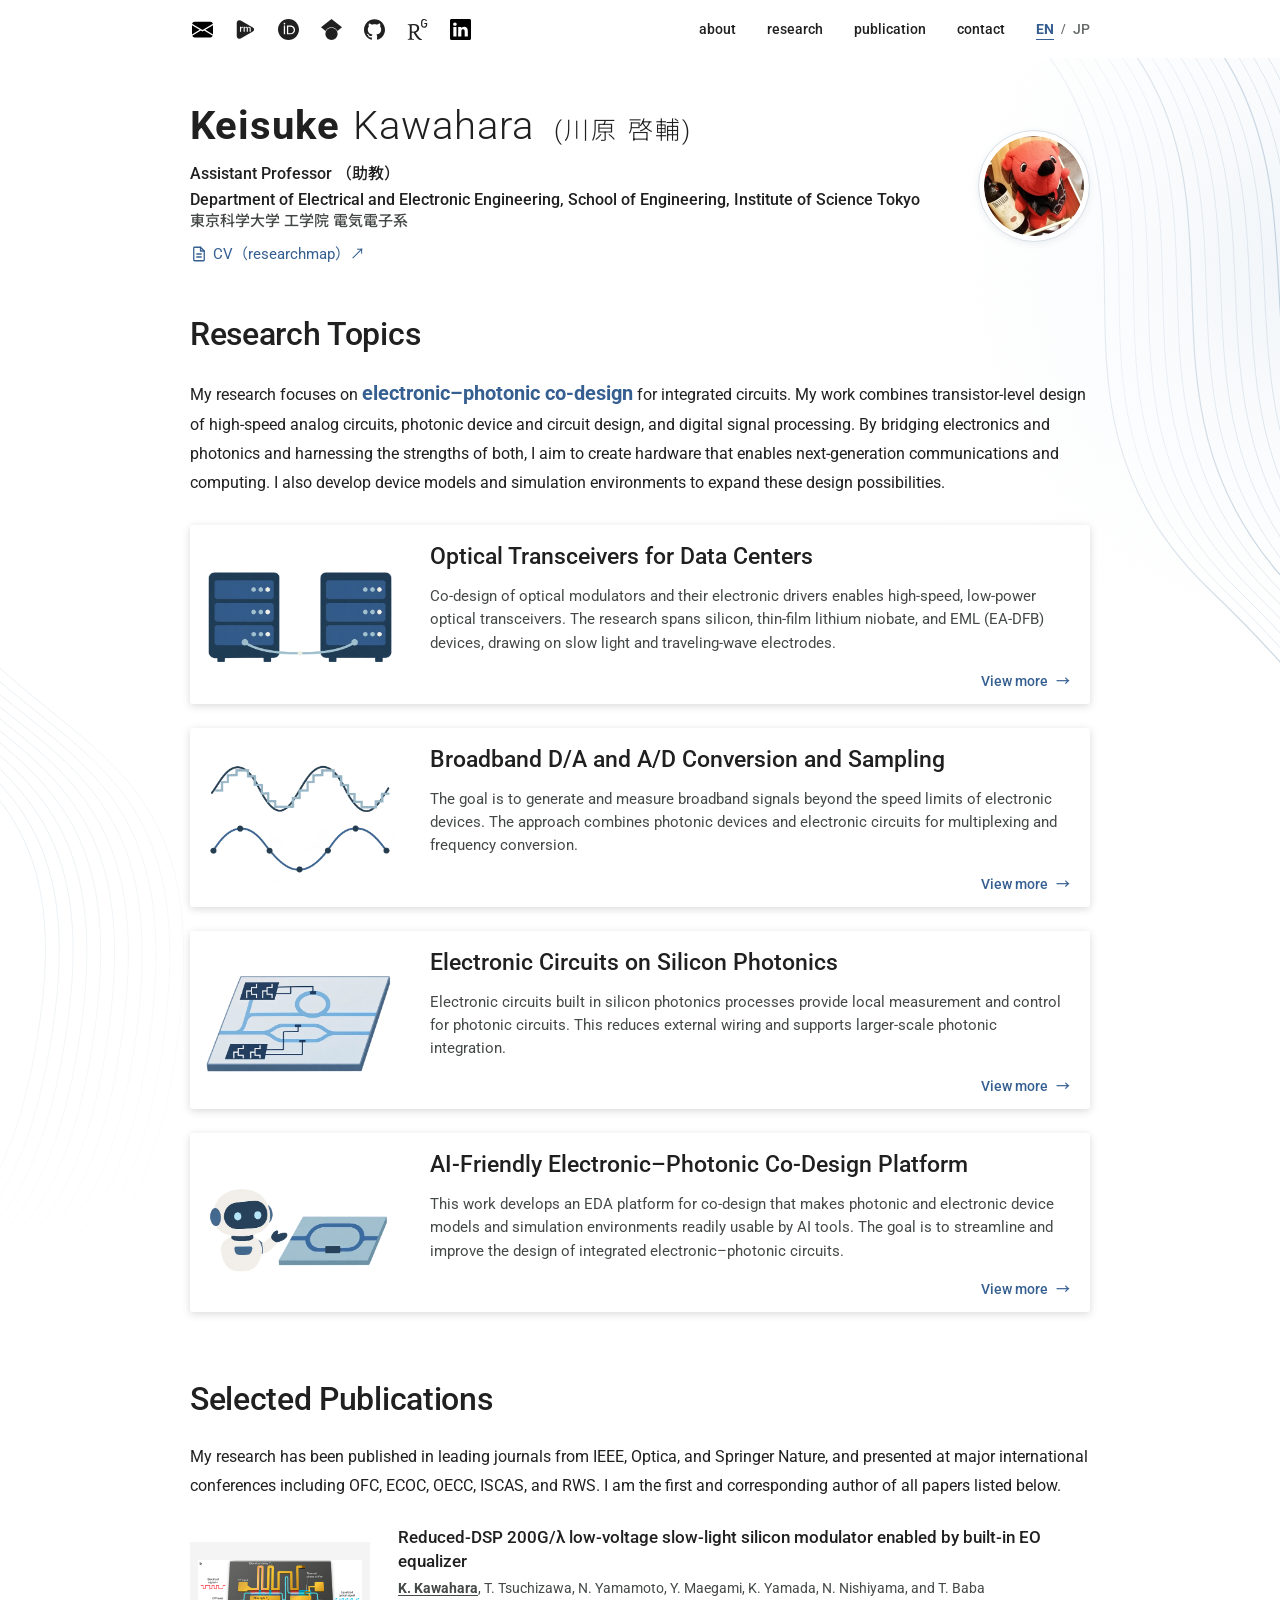
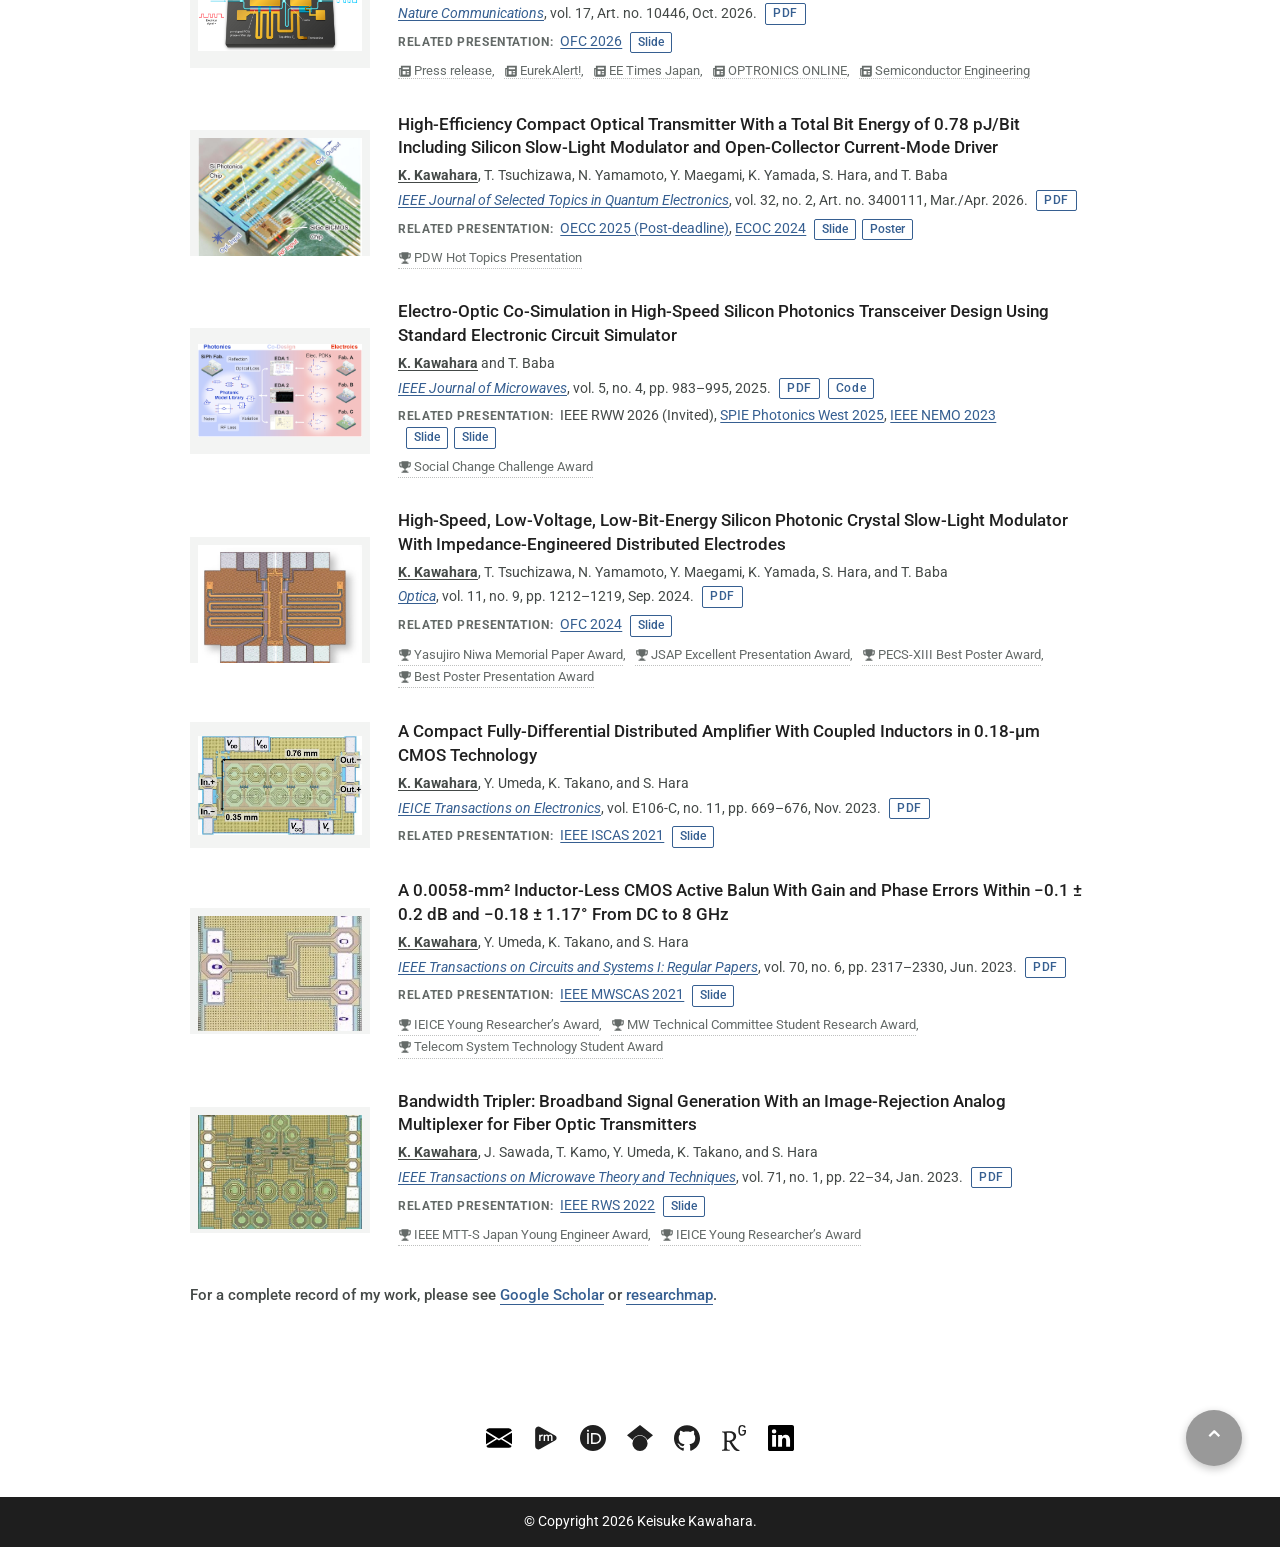
==== commit d5516fc5: "Add document-icon CV link below affiliation" ====
--- a/index.html
+++ b/index.html
@@ -13,7 +13,7 @@
     <link rel="preconnect" href="https://fonts.googleapis.com">
     <link rel="preconnect" href="https://fonts.gstatic.com" crossorigin>
     <link href="https://fonts.googleapis.com/css2?family=Noto+Sans+JP:wght@300;400;500;700&amp;family=Roboto:wght@300;400;500;700&amp;display=swap" rel="stylesheet">
-    <link rel="stylesheet" href="styles.css?v=20261112b">
+    <link rel="stylesheet" href="styles.css?v=20261112c">
     <script src="script.js?v=20261112a" defer></script>
   </head>
   <body>
@@ -51,6 +51,10 @@
           <p lang="en">Assistant Professor <span lang="ja">（助教）</span></p>
           <p lang="en">Department of Electrical and Electronic Engineering, School of Engineering, Institute of Science Tokyo</p>
           <p lang="ja">東京科学大学 工学院 電気電子系</p>
+          <a class="cv-link" href="https://researchmap.jp/keisuke-kawahara" target="_blank" rel="noreferrer" lang="en">
+            <svg viewBox="0 0 24 24" fill="none" stroke="currentColor" stroke-width="1.7" stroke-linecap="round" stroke-linejoin="round" aria-hidden="true" focusable="false"><path d="M14 3H6a1 1 0 0 0-1 1v16a1 1 0 0 0 1 1h12a1 1 0 0 0 1-1V8Z"/><path d="M14 3v5h5M9 12h6M9 16h6"/></svg>
+            <span>CV（researchmap）<span aria-hidden="true">↗</span></span>
+          </a>
         </div>
       </section>
 
--- a/styles.css
+++ b/styles.css
@@ -67,6 +67,9 @@
 .affiliation { font-size: 16px; line-height: 1.45; }
 .affiliation p:first-child { margin-bottom: 3px; }
 .affiliation p[lang="ja"] { color: var(--muted); font-size: 15px; }
+.cv-link { display: inline-flex; align-items: center; gap: 5px; margin-top: 8px; padding-block: 2px; font-size: 15px; font-weight: 400; line-height: 1.5; }
+.cv-link svg { flex: 0 0 18px; width: 18px; height: 18px; }
+.cv-link:hover > span { text-decoration: underline; text-underline-offset: 3px; }
 .bio { max-width: 850px; margin-top: 22px; }
 .bio p { font-size: 16px; line-height: 1.55; }
 .bio p[lang="ja"] { margin-top: 3px; color: var(--muted); font-size: 15px; }
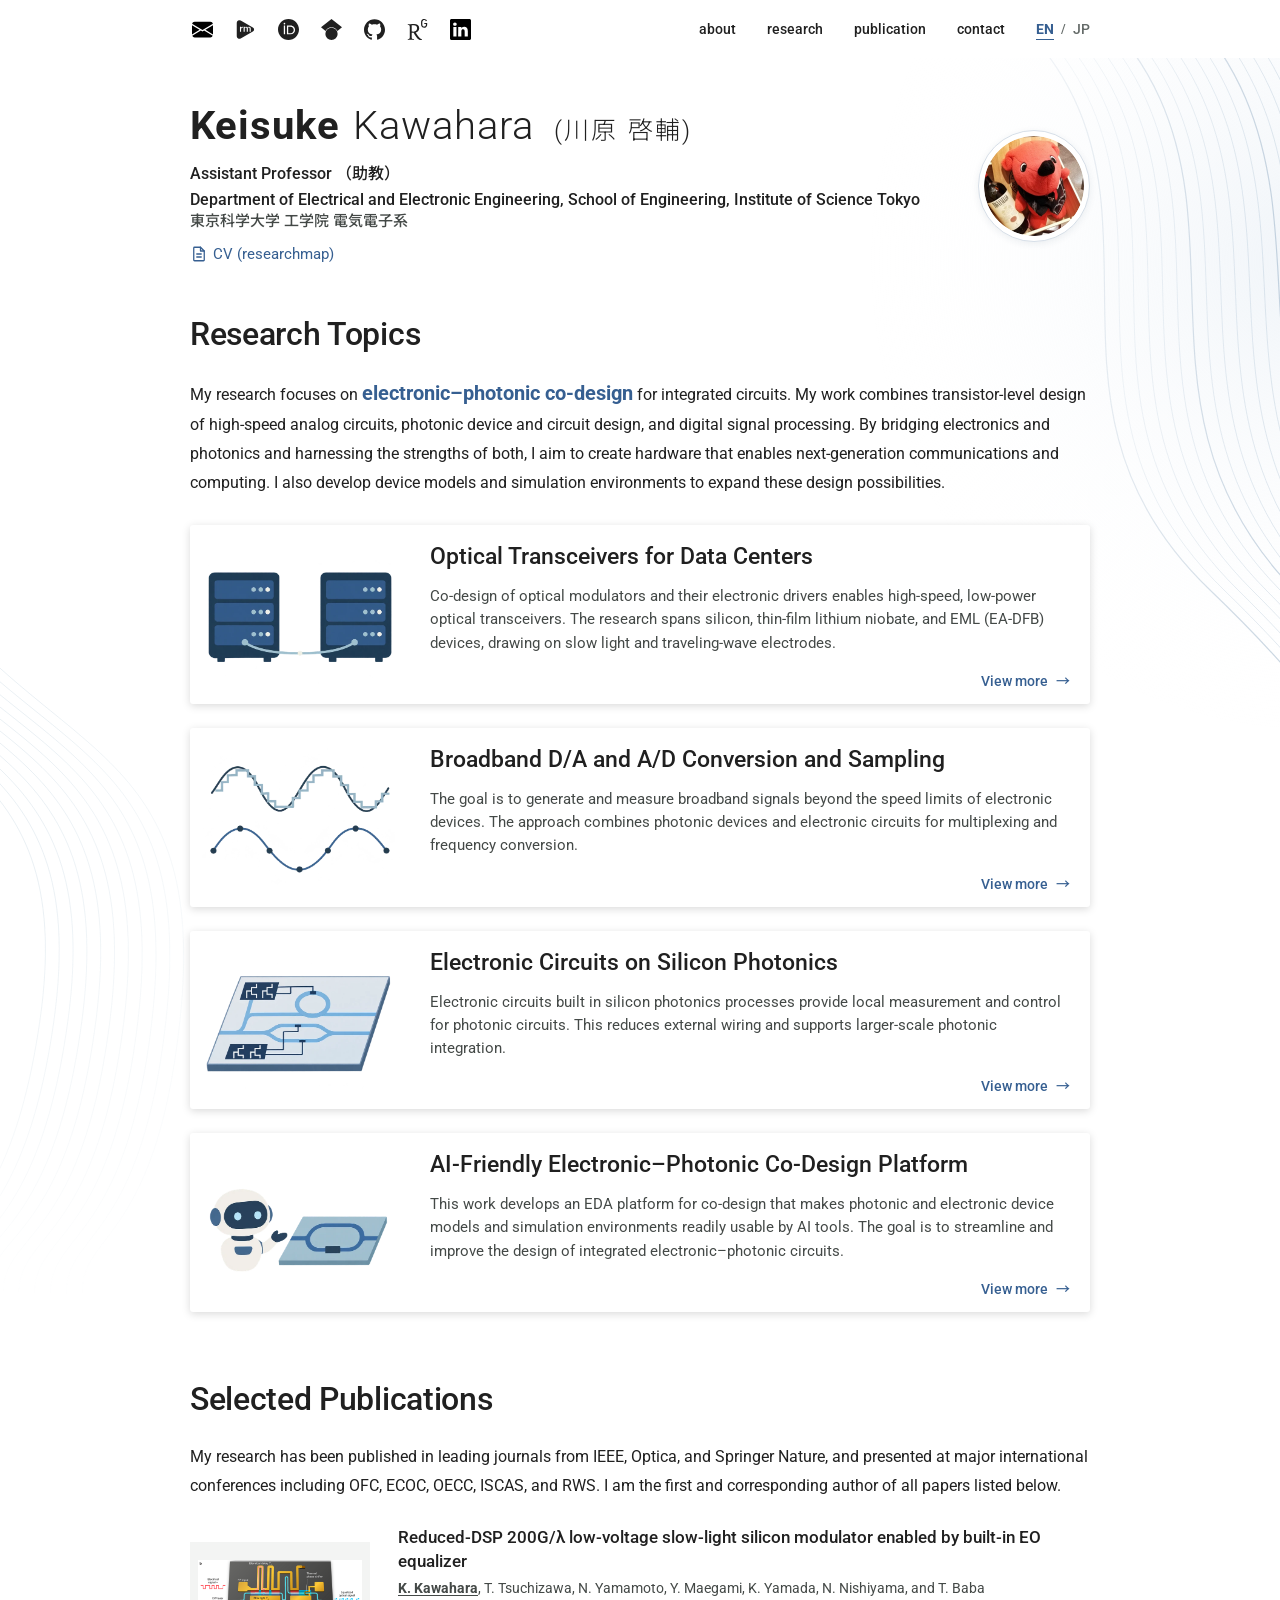
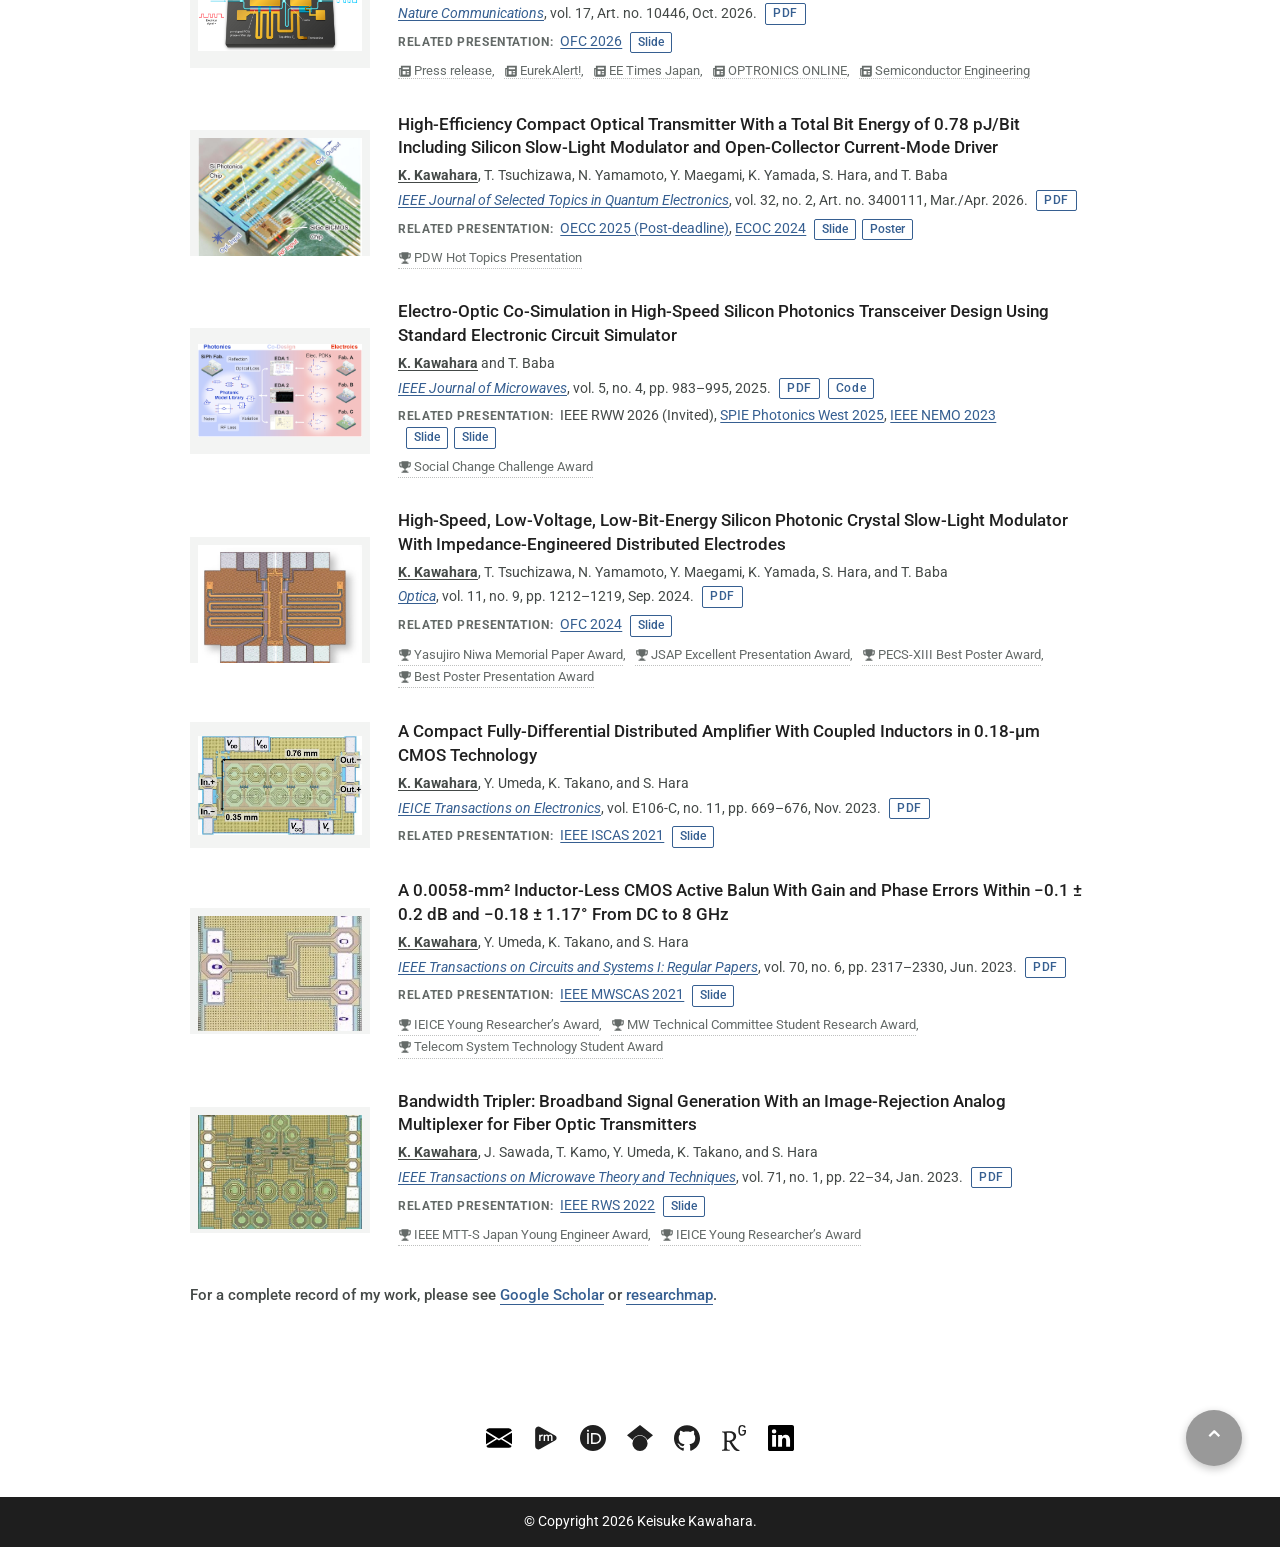
==== commit 249459bf: "Localize CV link label and remove external arrow" ====
--- a/index.html
+++ b/index.html
@@ -51,9 +51,9 @@
           <p lang="en">Assistant Professor <span lang="ja">（助教）</span></p>
           <p lang="en">Department of Electrical and Electronic Engineering, School of Engineering, Institute of Science Tokyo</p>
           <p lang="ja">東京科学大学 工学院 電気電子系</p>
-          <a class="cv-link" href="https://researchmap.jp/keisuke-kawahara" target="_blank" rel="noreferrer" lang="en">
+          <a class="cv-link" href="https://researchmap.jp/keisuke-kawahara" target="_blank" rel="noreferrer">
             <svg viewBox="0 0 24 24" fill="none" stroke="currentColor" stroke-width="1.7" stroke-linecap="round" stroke-linejoin="round" aria-hidden="true" focusable="false"><path d="M14 3H6a1 1 0 0 0-1 1v16a1 1 0 0 0 1 1h12a1 1 0 0 0 1-1V8Z"/><path d="M14 3v5h5M9 12h6M9 16h6"/></svg>
-            <span>CV（researchmap）<span aria-hidden="true">↗</span></span>
+            <span data-en="CV (researchmap)" data-ja="経歴（researchmap）">CV (researchmap)</span>
           </a>
         </div>
       </section>
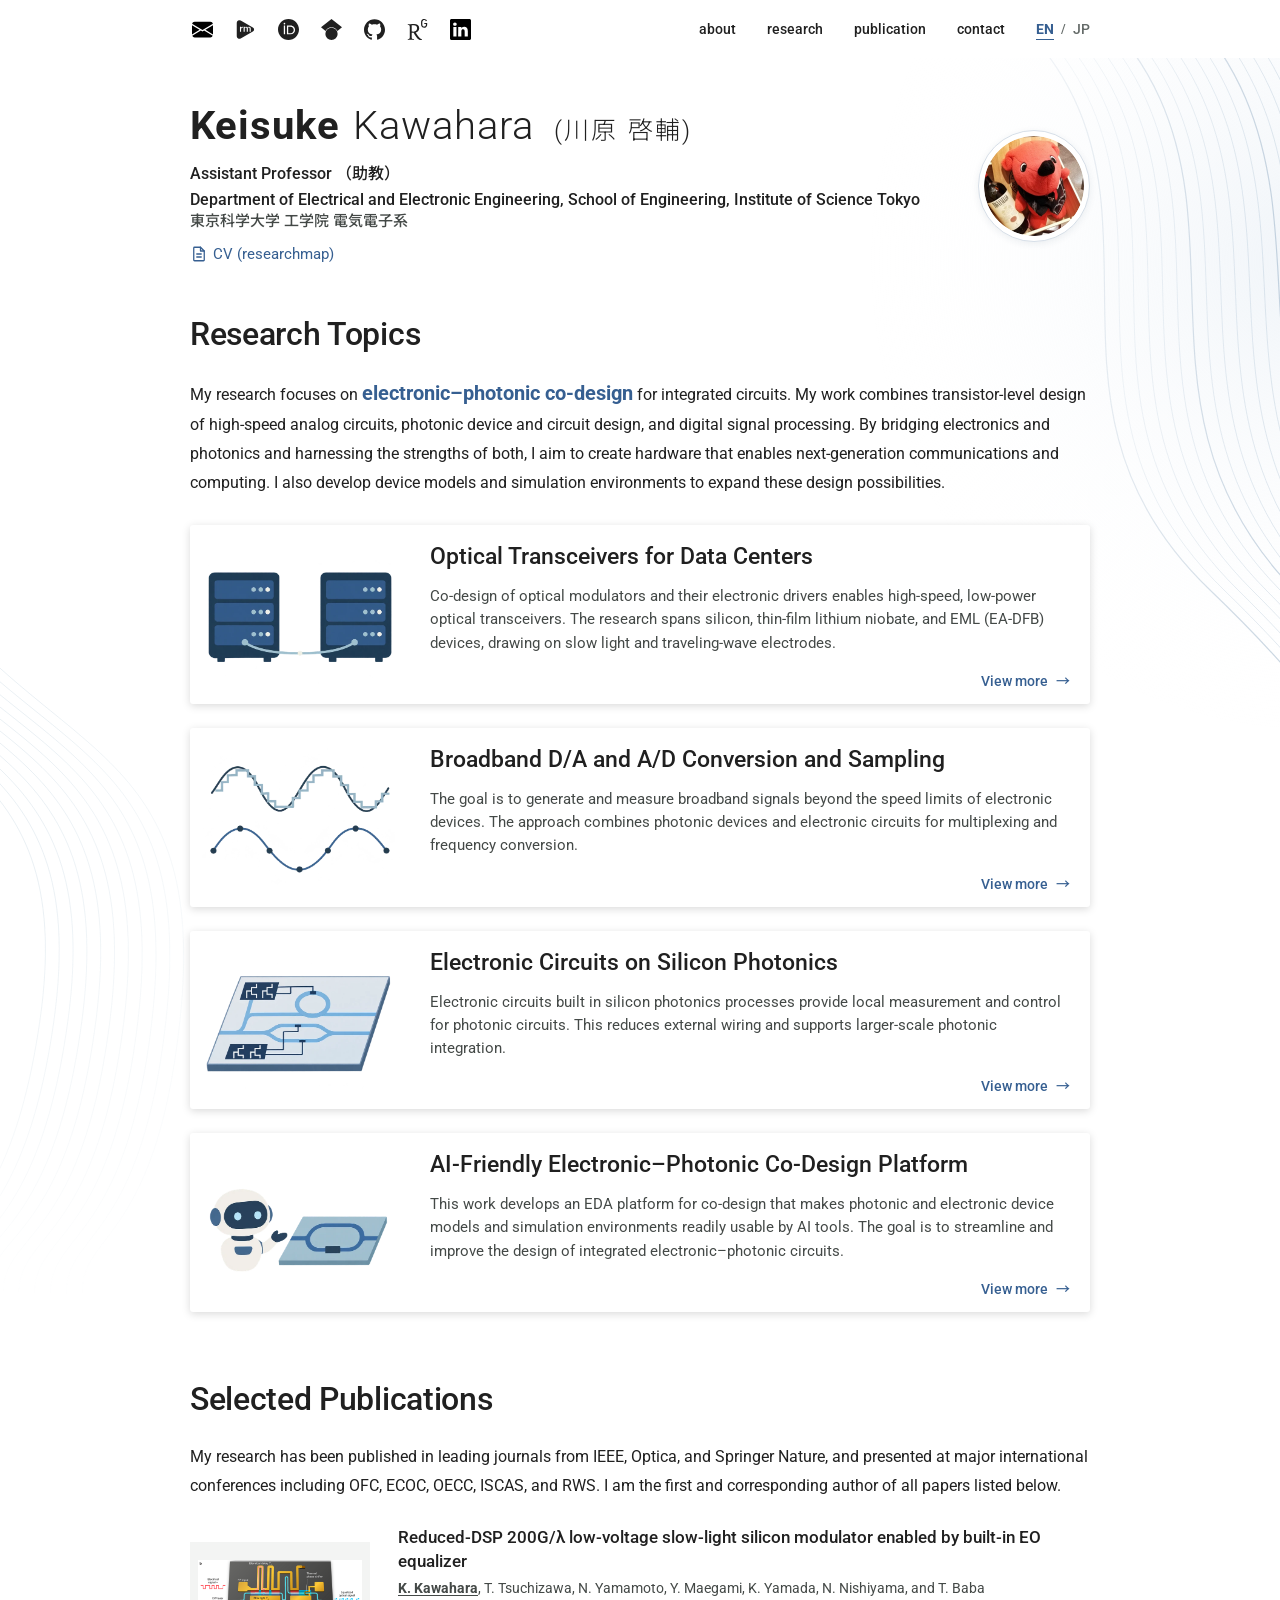
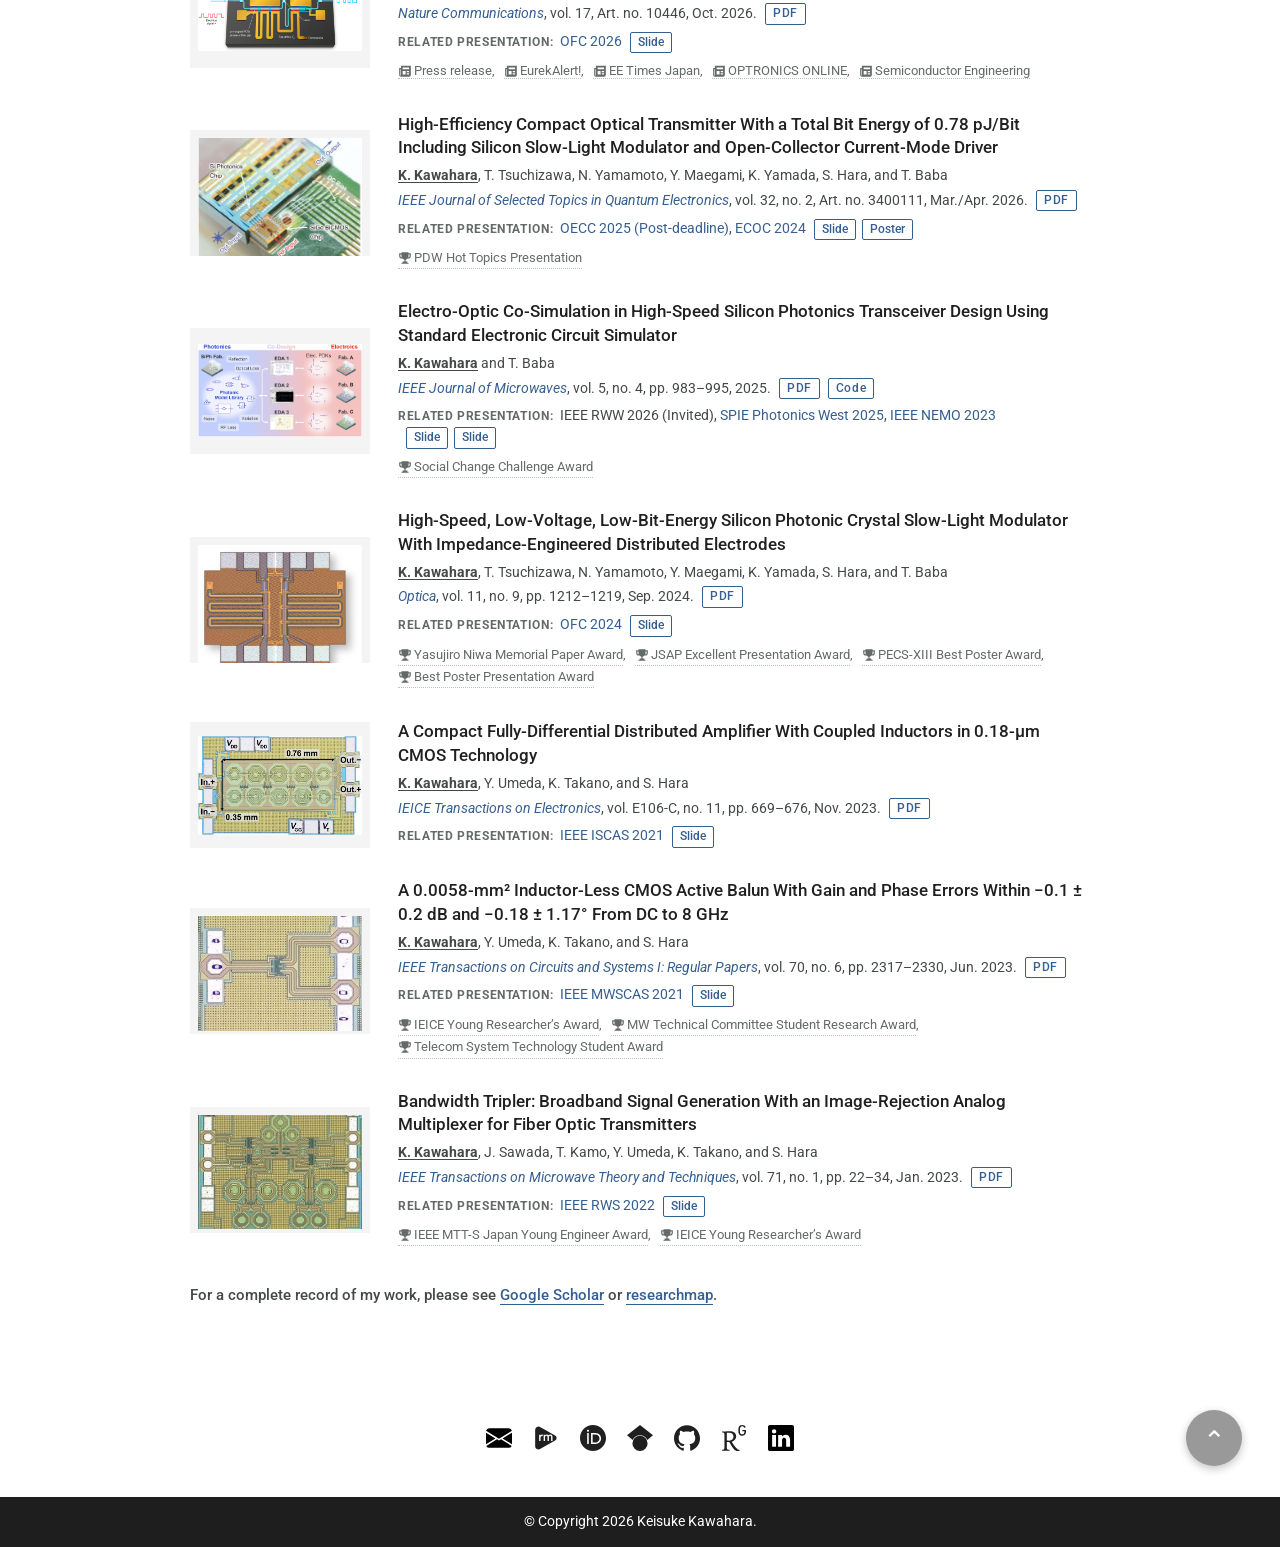
==== commit cdd6b66c: "Remove underlines from journal and conference links only" ====
--- a/index.html
+++ b/index.html
@@ -13,7 +13,7 @@
     <link rel="preconnect" href="https://fonts.googleapis.com">
     <link rel="preconnect" href="https://fonts.gstatic.com" crossorigin>
     <link href="https://fonts.googleapis.com/css2?family=Noto+Sans+JP:wght@300;400;500;700&amp;family=Roboto:wght@300;400;500;700&amp;display=swap" rel="stylesheet">
-    <link rel="stylesheet" href="styles.css?v=20261112c">
+    <link rel="stylesheet" href="styles.css?v=20261113a">
     <script src="script.js?v=20261112a" defer></script>
   </head>
   <body>
--- a/styles.css
+++ b/styles.css
@@ -136,11 +136,11 @@
 .research-authors { margin: 0 0 3px; color: var(--muted); font-size: 14px; font-weight: 400; line-height: 1.55; }
 .research-authors strong { font-weight: 700; text-decoration: underline; text-underline-offset: 2px; }
 .research-citation { margin: 0; color: var(--muted); font-size: 14px; font-weight: 400; line-height: 1.55; }
-.journal-link { text-decoration: underline; text-underline-offset: 2px; }
+.journal-link { text-decoration: none; }
 .pdf-button { display: inline-block; margin-left: 5px; padding: 1px 7px; border: 1px solid currentColor; border-radius: 2px; font-size: 12px; font-weight: 500; line-height: 1.45; letter-spacing: .05em; vertical-align: 1px; }
 .conference-links { margin: 6px 0 0; color: var(--muted); font-size: 13.5px; font-weight: 400; line-height: 1.55; }
 .conference-label { margin-right: 4px; color: var(--quiet); font-size: 11.5px; font-weight: 700; letter-spacing: .055em; text-transform: uppercase; }
-.conference-links a { text-decoration: underline; text-underline-offset: 2px; }
+.conference-links a { text-decoration: none; }
 .presentation-entry { display: inline-block; }
 .presentation-resources { display: inline-flex; gap: 6px; margin-left: 8px; }
 .conference-links .pdf-button { margin-left: 0; text-decoration: none; letter-spacing: 0; }
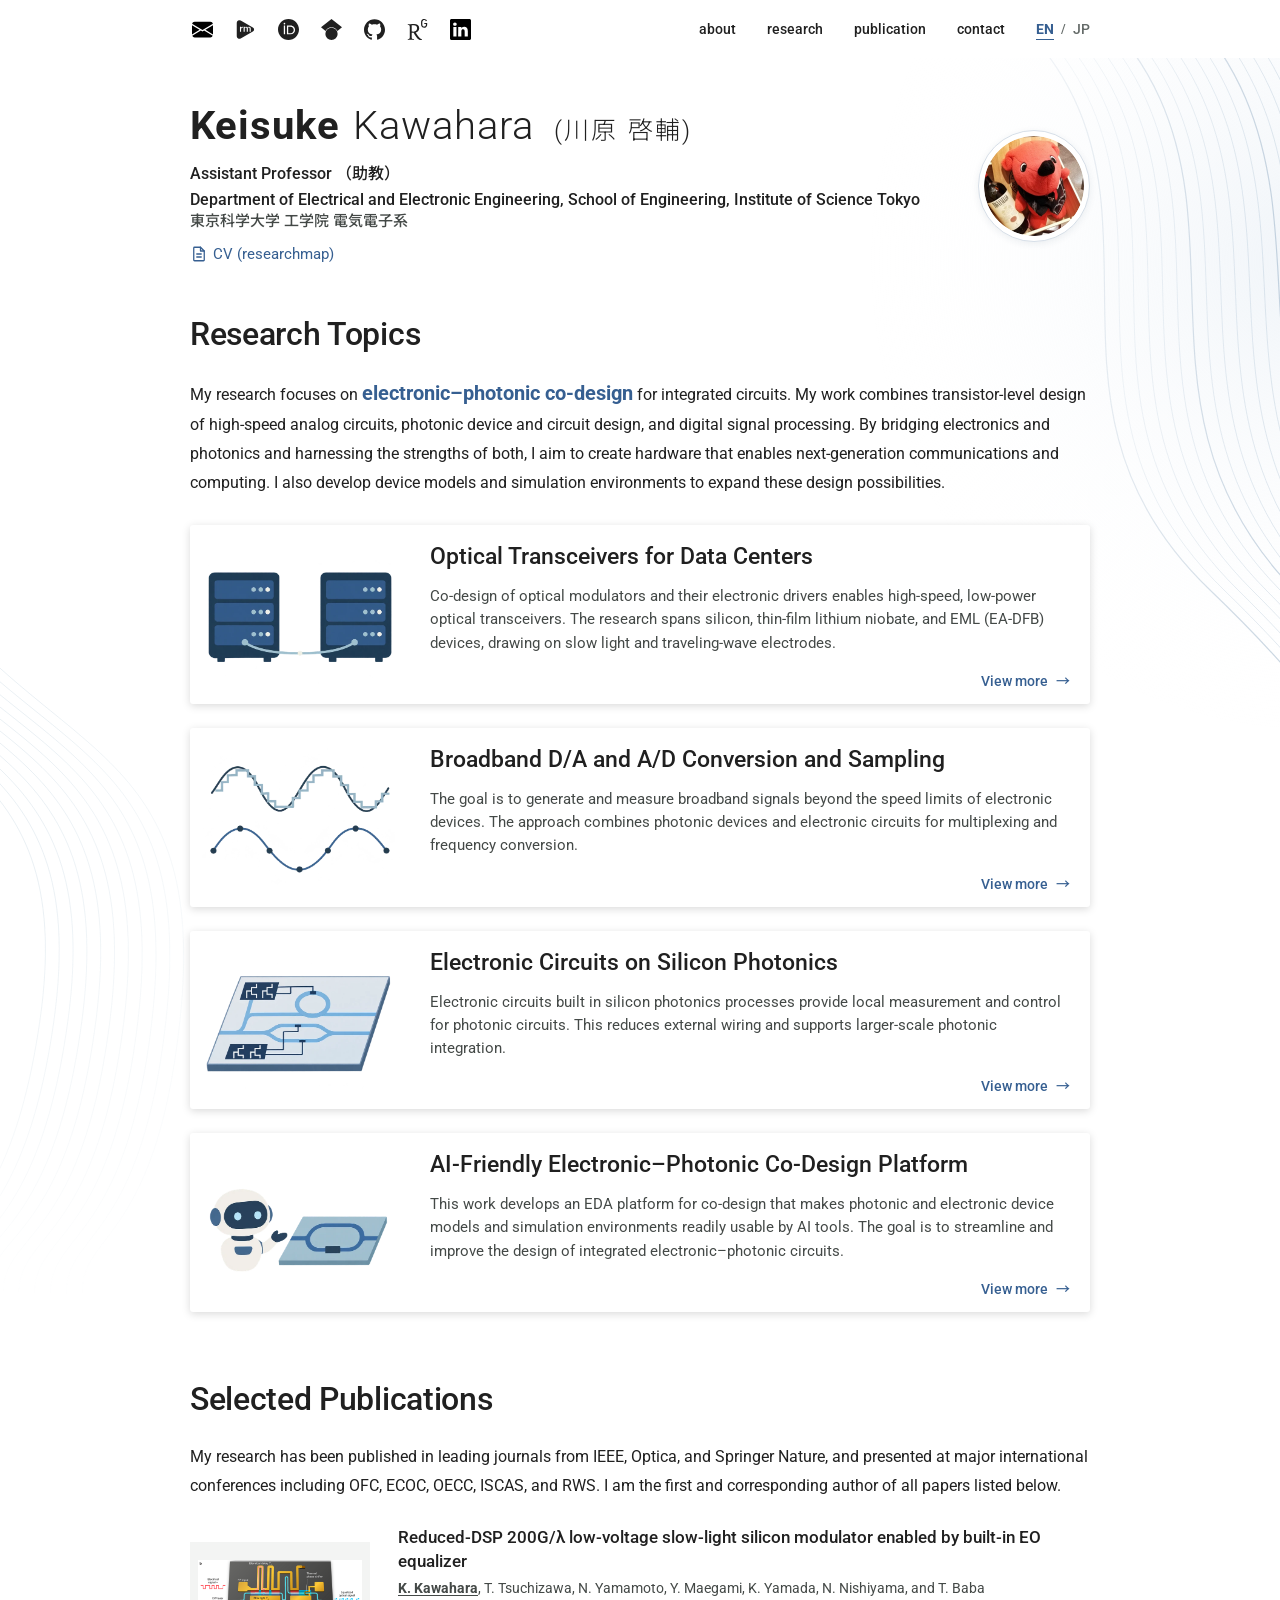
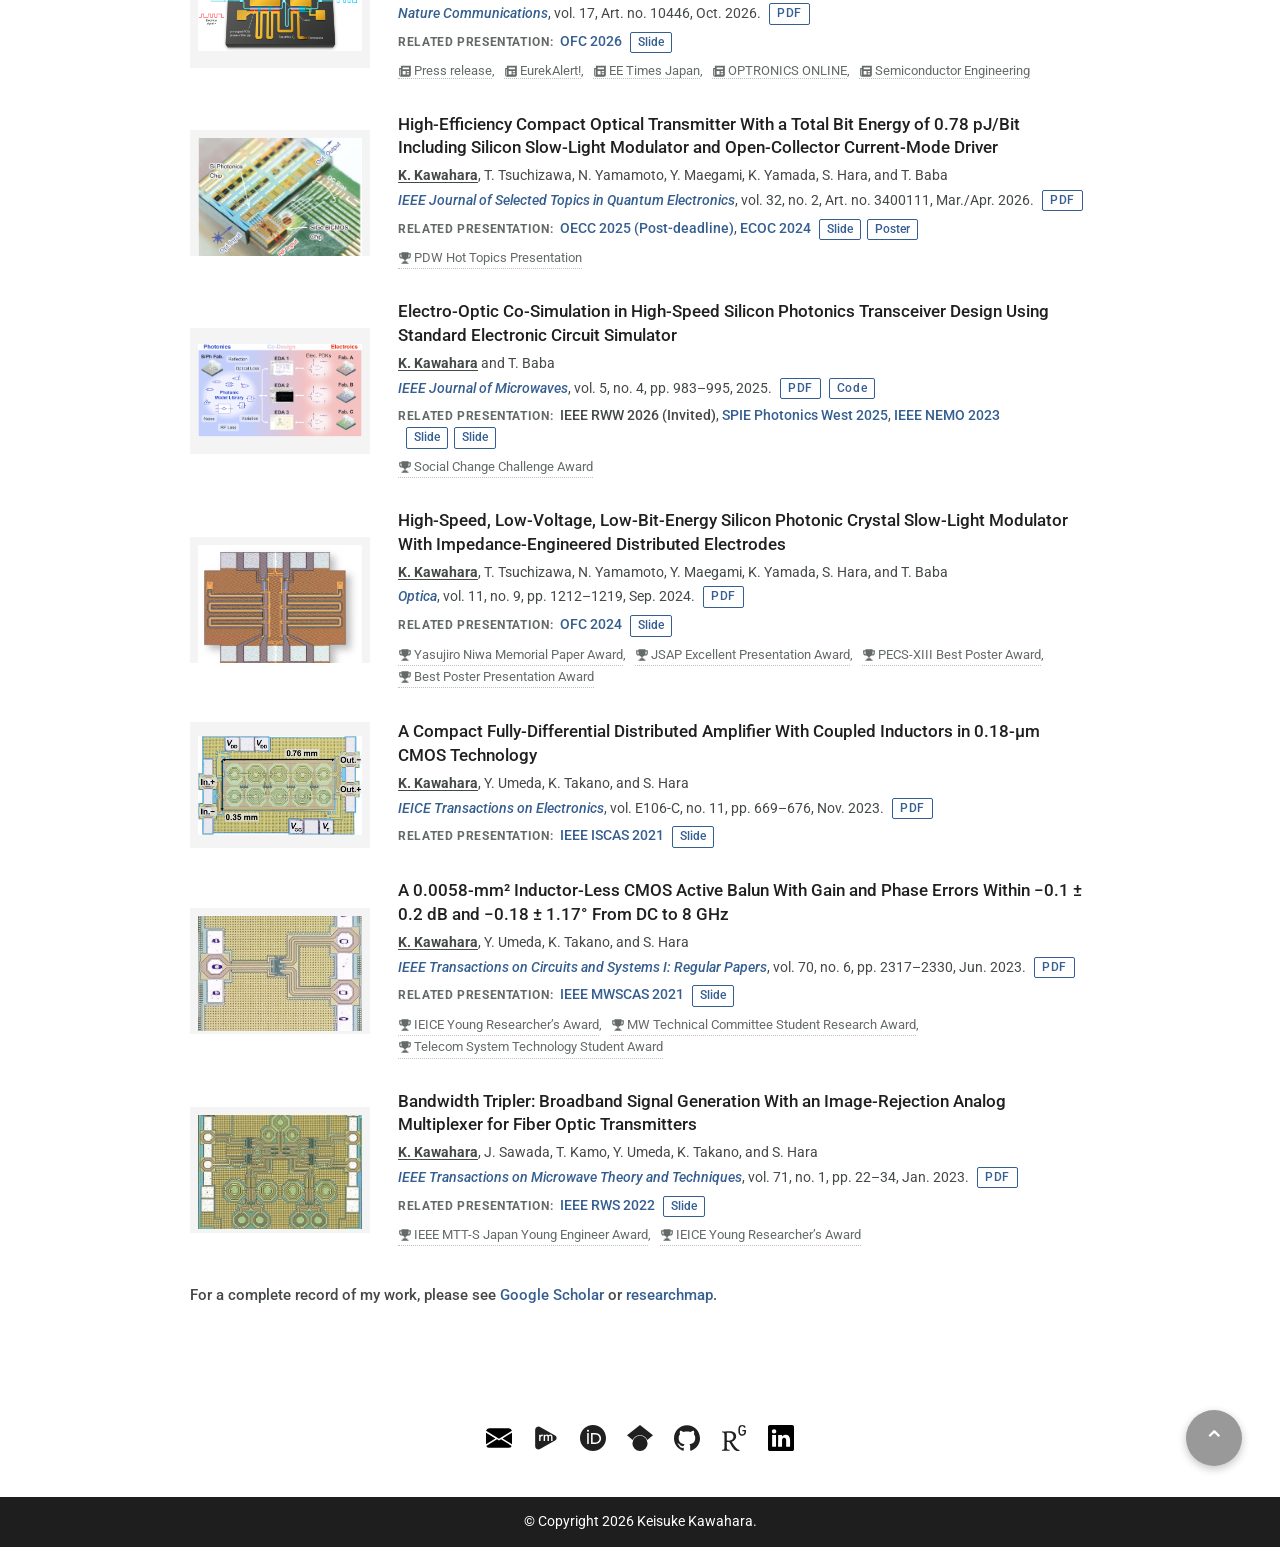
==== commit 7247955d: "Emphasize publication venues and underline links on hover" ====
--- a/index.html
+++ b/index.html
@@ -13,7 +13,7 @@
     <link rel="preconnect" href="https://fonts.googleapis.com">
     <link rel="preconnect" href="https://fonts.gstatic.com" crossorigin>
     <link href="https://fonts.googleapis.com/css2?family=Noto+Sans+JP:wght@300;400;500;700&amp;family=Roboto:wght@300;400;500;700&amp;display=swap" rel="stylesheet">
-    <link rel="stylesheet" href="styles.css?v=20261113a">
+    <link rel="stylesheet" href="styles.css?v=20261113b">
     <script src="script.js?v=20261112a" defer></script>
   </head>
   <body>
--- a/styles.css
+++ b/styles.css
@@ -136,12 +136,12 @@
 .research-authors { margin: 0 0 3px; color: var(--muted); font-size: 14px; font-weight: 400; line-height: 1.55; }
 .research-authors strong { font-weight: 700; text-decoration: underline; text-underline-offset: 2px; }
 .research-citation { margin: 0; color: var(--muted); font-size: 14px; font-weight: 400; line-height: 1.55; }
-.journal-link { text-decoration: none; }
+.journal-link { font-weight: 500; text-decoration: none; text-underline-offset: 2px; }
 .pdf-button { display: inline-block; margin-left: 5px; padding: 1px 7px; border: 1px solid currentColor; border-radius: 2px; font-size: 12px; font-weight: 500; line-height: 1.45; letter-spacing: .05em; vertical-align: 1px; }
 .conference-links { margin: 6px 0 0; color: var(--muted); font-size: 13.5px; font-weight: 400; line-height: 1.55; }
 .conference-label { margin-right: 4px; color: var(--quiet); font-size: 11.5px; font-weight: 700; letter-spacing: .055em; text-transform: uppercase; }
-.conference-links a { text-decoration: none; }
-.presentation-entry { display: inline-block; }
+.conference-links a { text-decoration: none; text-underline-offset: 2px; }
+.presentation-entry { display: inline-block; font-weight: 500; }
 .presentation-resources { display: inline-flex; gap: 6px; margin-left: 8px; }
 .conference-links .pdf-button { margin-left: 0; text-decoration: none; letter-spacing: 0; }
 .research-awards, .research-press { margin: 7px 0 0; color: var(--quiet); font-size: 13px; font-weight: 400; line-height: 1.65; }
@@ -152,7 +152,10 @@
 .award-link, .press-link { word-spacing: normal; }
 .press-link { white-space: nowrap; }
 .all-research { margin: 38px 0 0; color: var(--muted); font-size: 15px; }
-.all-research a { border-bottom: 1px solid currentColor; }
+.all-research a { text-decoration: none; text-underline-offset: 2px; }
+.journal-link:is(:hover, :focus-visible),
+.presentation-entry a:is(:hover, :focus-visible),
+.all-research a:is(:hover, :focus-visible) { text-decoration: underline; }
 .site-footer { margin-top: 24px; }
 .footer-upper { position: relative; min-height: 118px; display: grid; place-items: center; background: #fff; }
 .footer-social { display: flex; align-items: center; gap: 17px; }
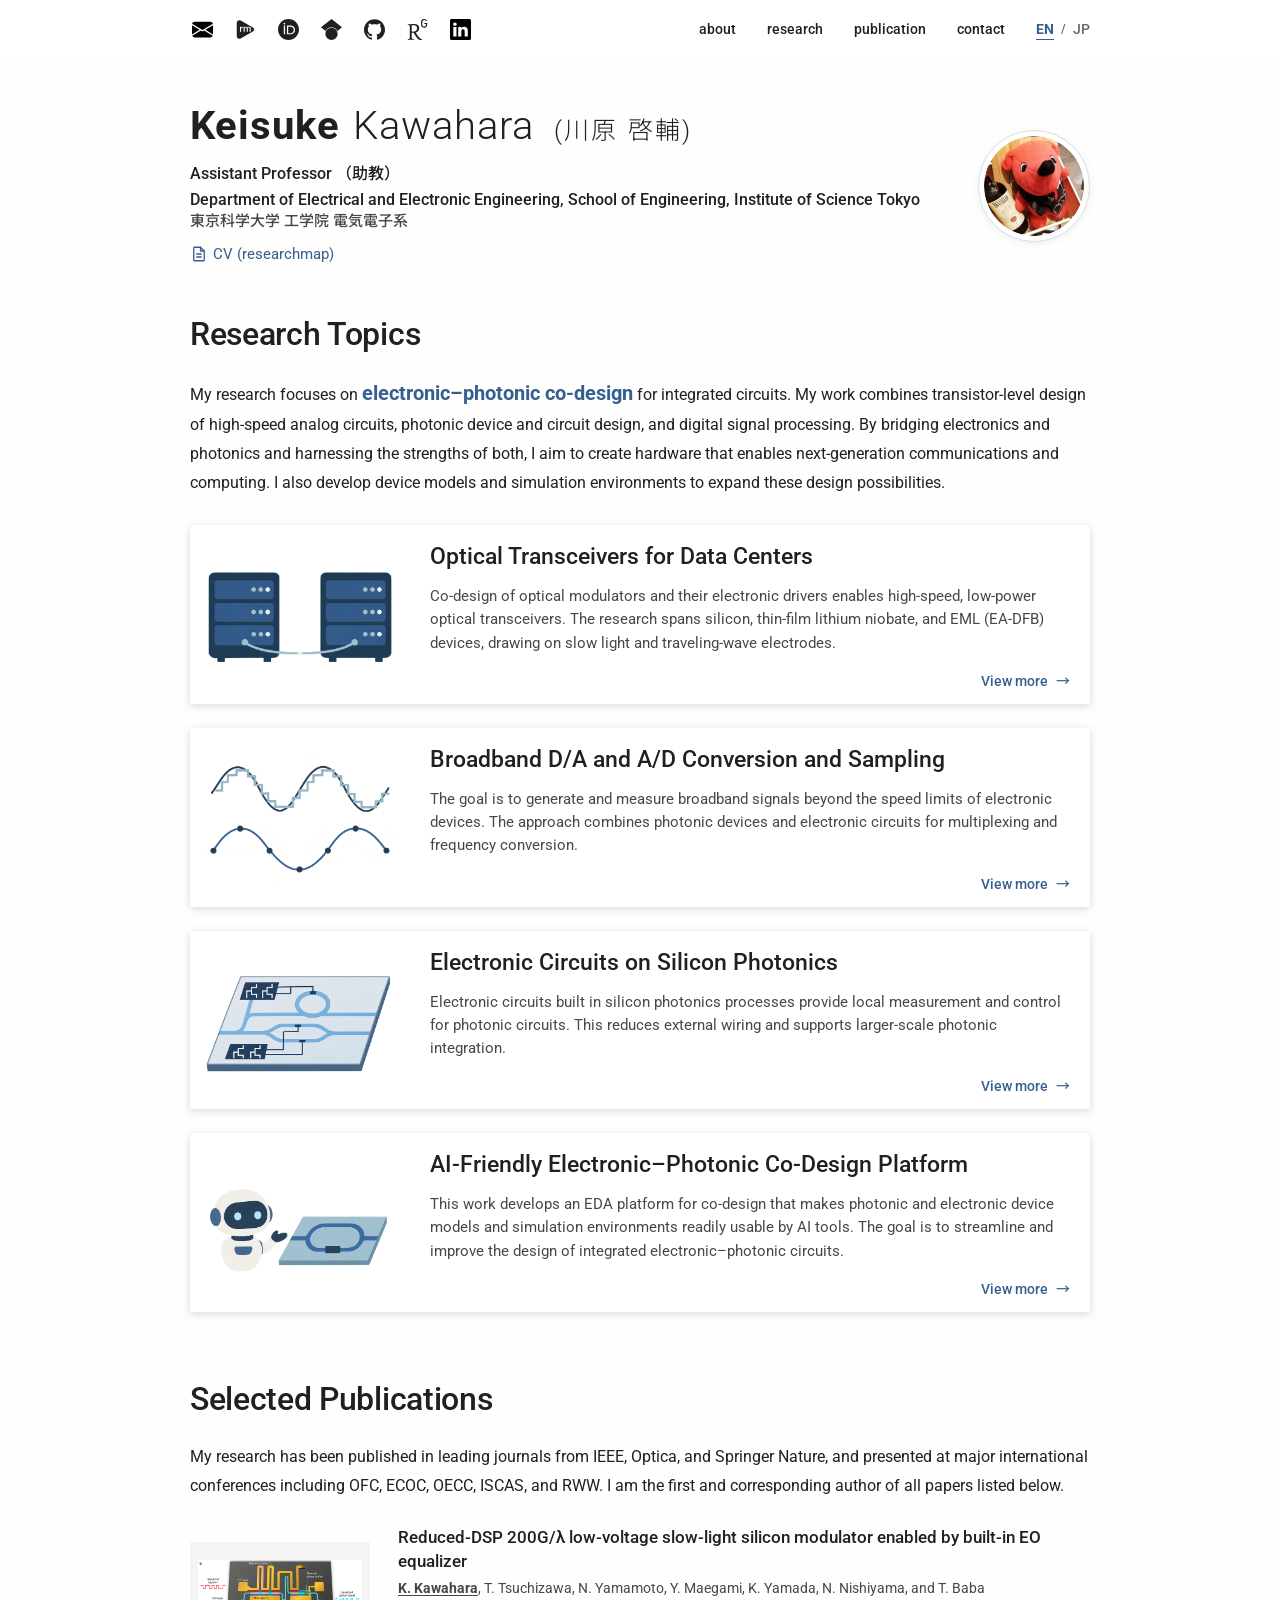
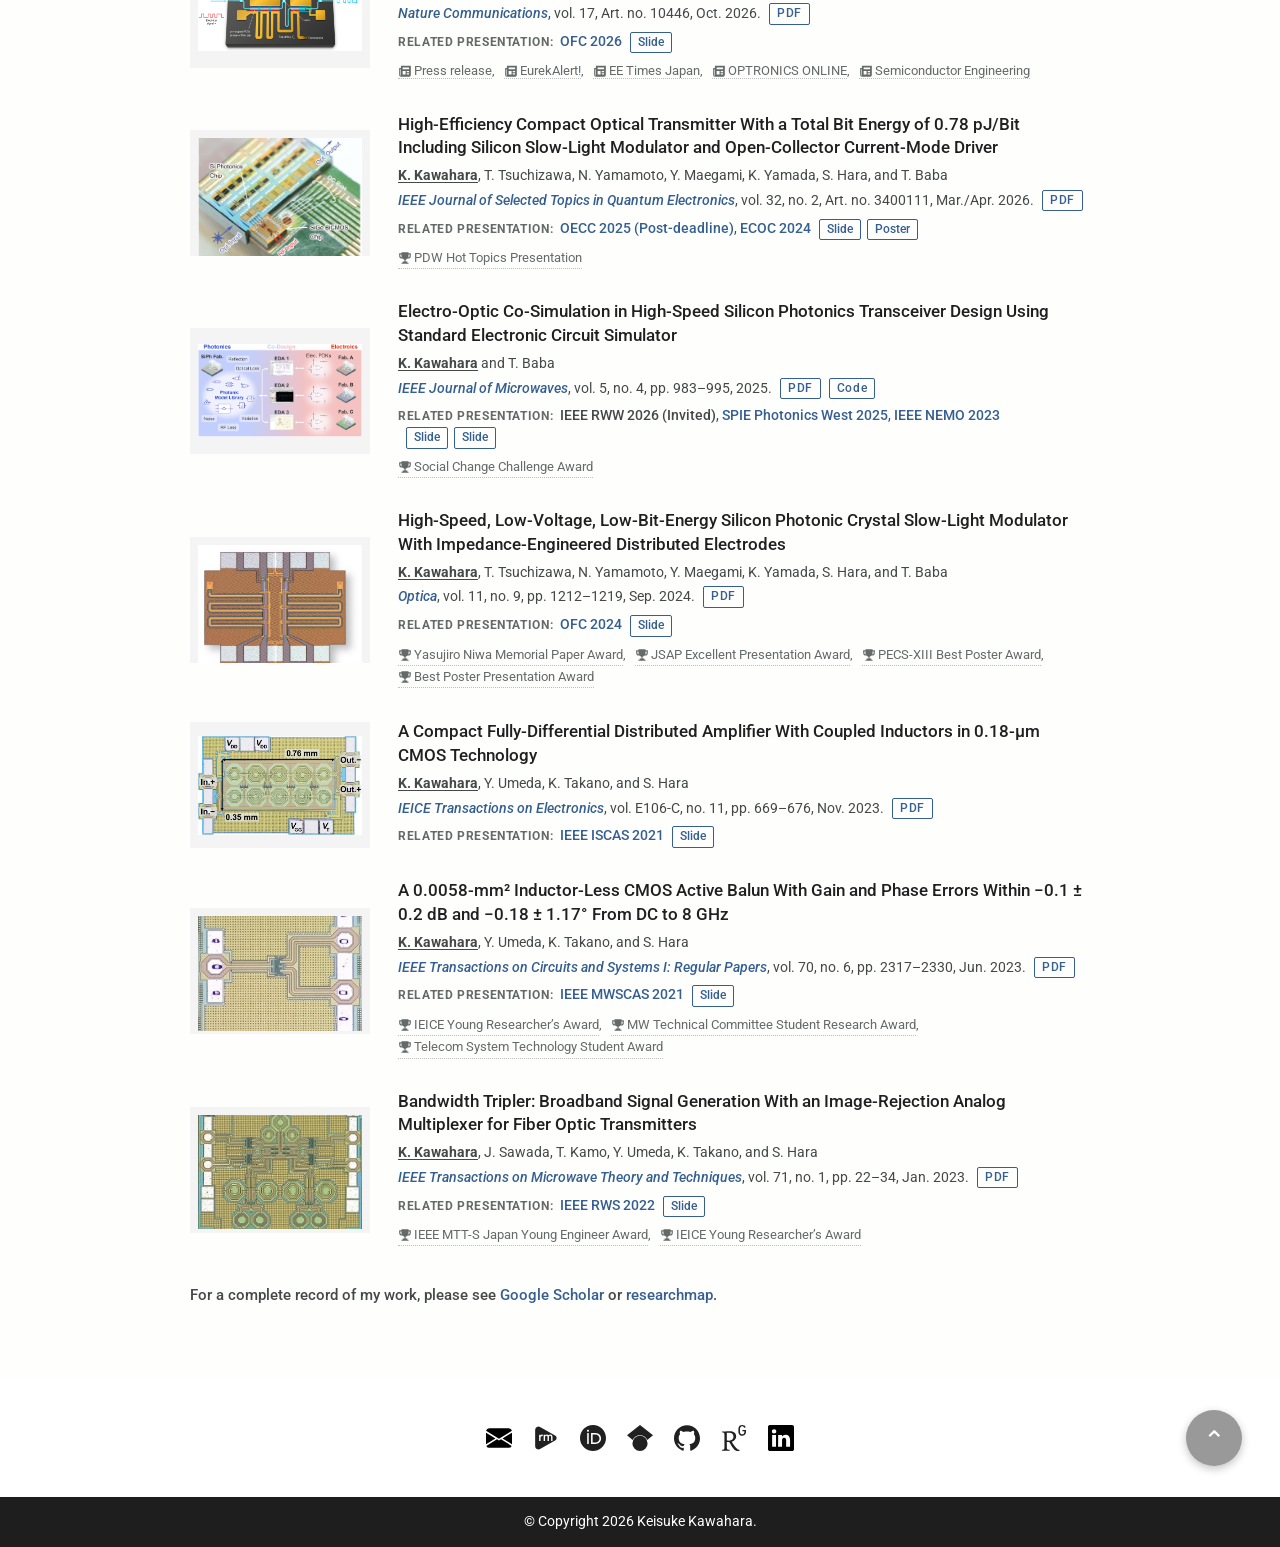
==== commit 594165ad: "Apply near-white background and update conference introduction" ====
--- a/index.html
+++ b/index.html
@@ -13,7 +13,7 @@
     <link rel="preconnect" href="https://fonts.googleapis.com">
     <link rel="preconnect" href="https://fonts.gstatic.com" crossorigin>
     <link href="https://fonts.googleapis.com/css2?family=Noto+Sans+JP:wght@300;400;500;700&amp;family=Roboto:wght@300;400;500;700&amp;display=swap" rel="stylesheet">
-    <link rel="stylesheet" href="styles.css?v=20261113b">
+    <link rel="stylesheet" href="styles.css?v=20261113c">
     <script src="script.js?v=20261112a" defer></script>
   </head>
   <body>
@@ -99,7 +99,7 @@
 
       <section class="section selected-research" id="research">
         <h2 data-en="Selected Publications" data-ja="主な研究成果">Selected Publications</h2>
-        <p class="publications-intro" data-en="My research has been published in leading journals from IEEE, Optica, and Springer Nature, and presented at major international conferences including OFC, ECOC, OECC, ISCAS, and RWS. I am the first and corresponding author of all papers listed below." data-ja="研究成果を、IEEE、Optica、Springer Natureなどが刊行する主要学術誌、およびOFC、ECOC、OECC、ISCAS、RWSなどの各分野を代表する国際会議で発表しています。以下に、筆頭・責任著者として発表した論文を紹介します。">My research has been published in leading journals from IEEE, Optica, and Springer Nature, and presented at major international conferences including OFC, ECOC, OECC, ISCAS, and RWS. I am the first and corresponding author of all papers listed below.</p>
+        <p class="publications-intro" data-en="My research has been published in leading journals from IEEE, Optica, and Springer Nature, and presented at major international conferences including OFC, ECOC, OECC, ISCAS, and RWW. I am the first and corresponding author of all papers listed below." data-ja="研究成果を、IEEE、Optica、Springer Natureなどが刊行する主要学術誌、およびOFC、ECOC、OECC、ISCAS、RWWなどの各分野を代表する国際会議で発表しています。以下に、筆頭・責任著者として発表した論文を紹介します。">My research has been published in leading journals from IEEE, Optica, and Springer Nature, and presented at major international conferences including OFC, ECOC, OECC, ISCAS, and RWW. I am the first and corresponding author of all papers listed below.</p>
         <div class="research-list">
           <article class="research-item">
             <div class="research-image"><img src="assets/research/eo-equalizer-structure.png" alt="Schematic structure of the slow-light silicon modulator with a built-in electro-optic equalizer"></div>
--- a/styles.css
+++ b/styles.css
@@ -1,5 +1,5 @@
 :root {
-  --paper: #fff;
+  --paper: #fefefd;
   --ink: #202020;
   --muted: #444947;
   --quiet: #646a68;
@@ -23,9 +23,9 @@
   -webkit-font-smoothing: antialiased;
   text-rendering: optimizeLegibility;
 }
-/* Background A: continuous contours confined to the outer whitespace. */
+/* Plain near-white background; retain the contour assets for future reuse. */
 body::before {
-  content: "";
+  content: none;
   position: absolute;
   inset: 0 0 auto;
   height: max(1300px, 90.277778vw);
